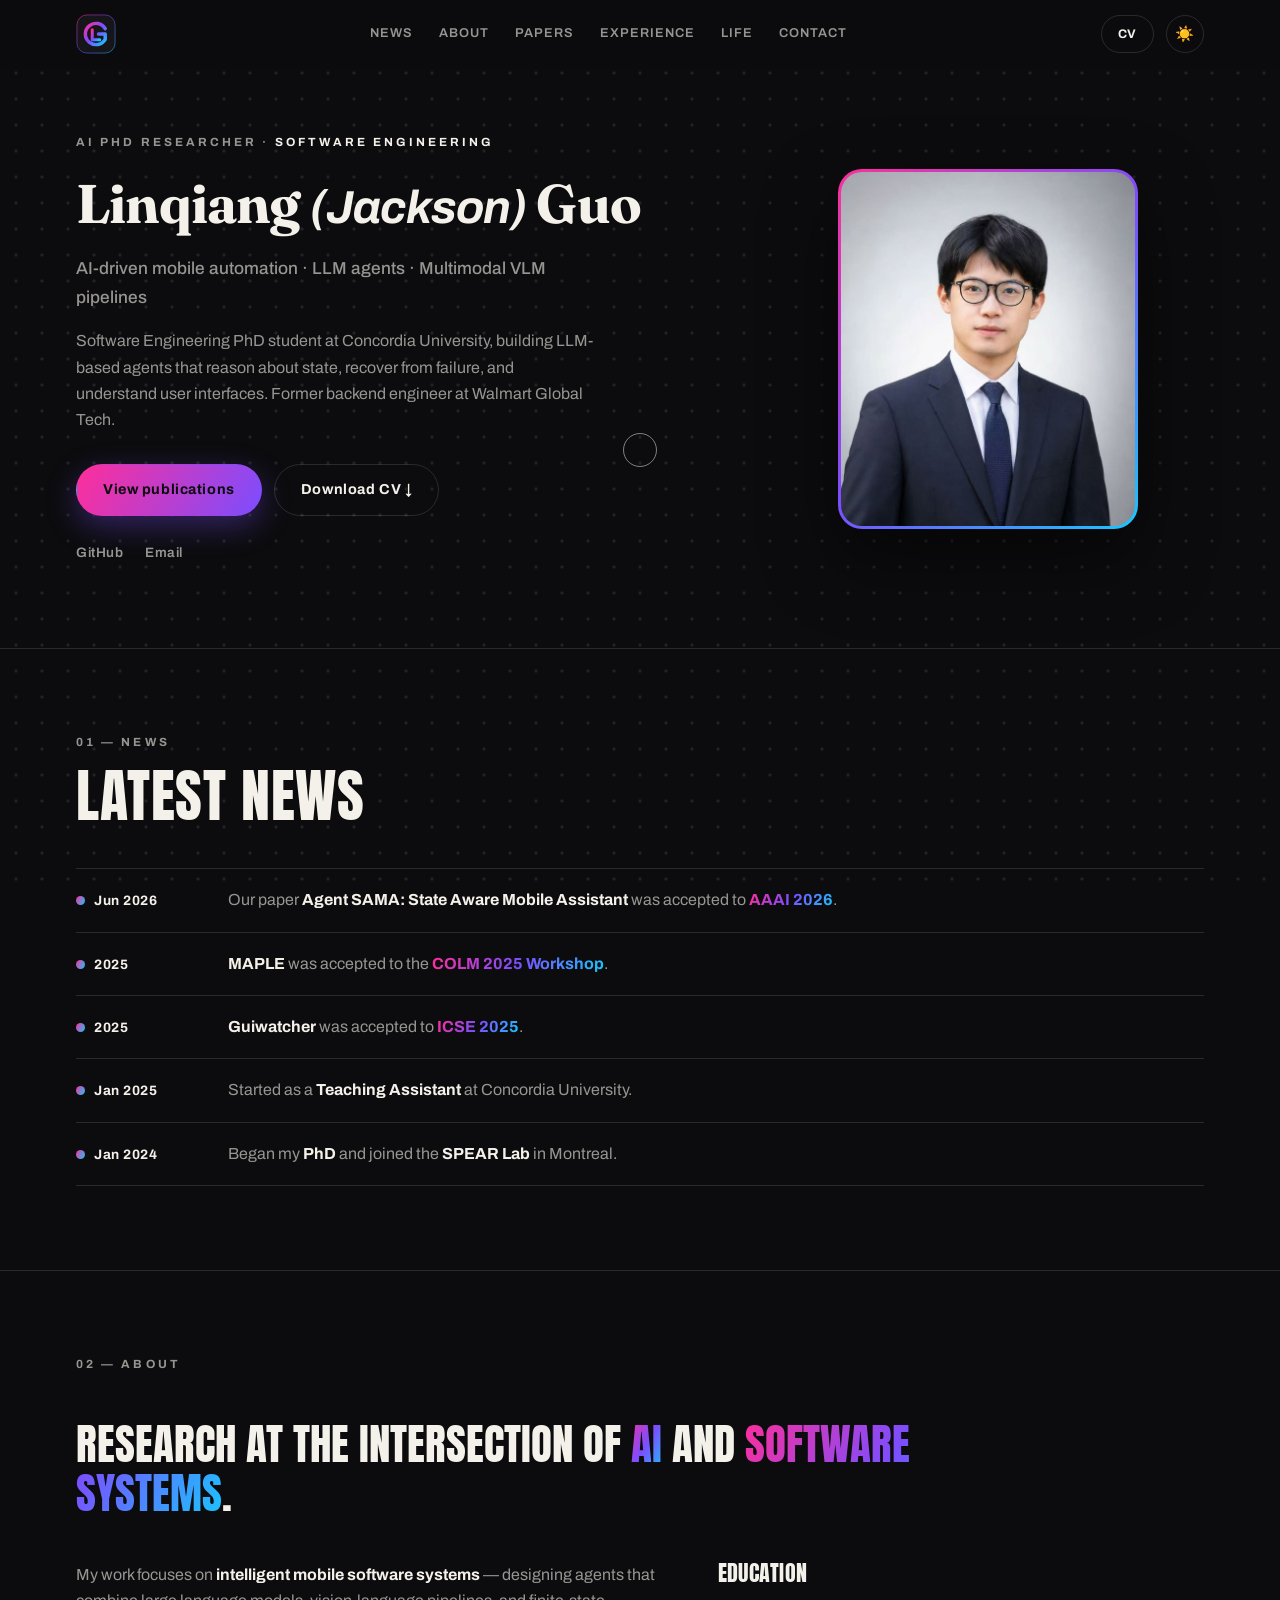
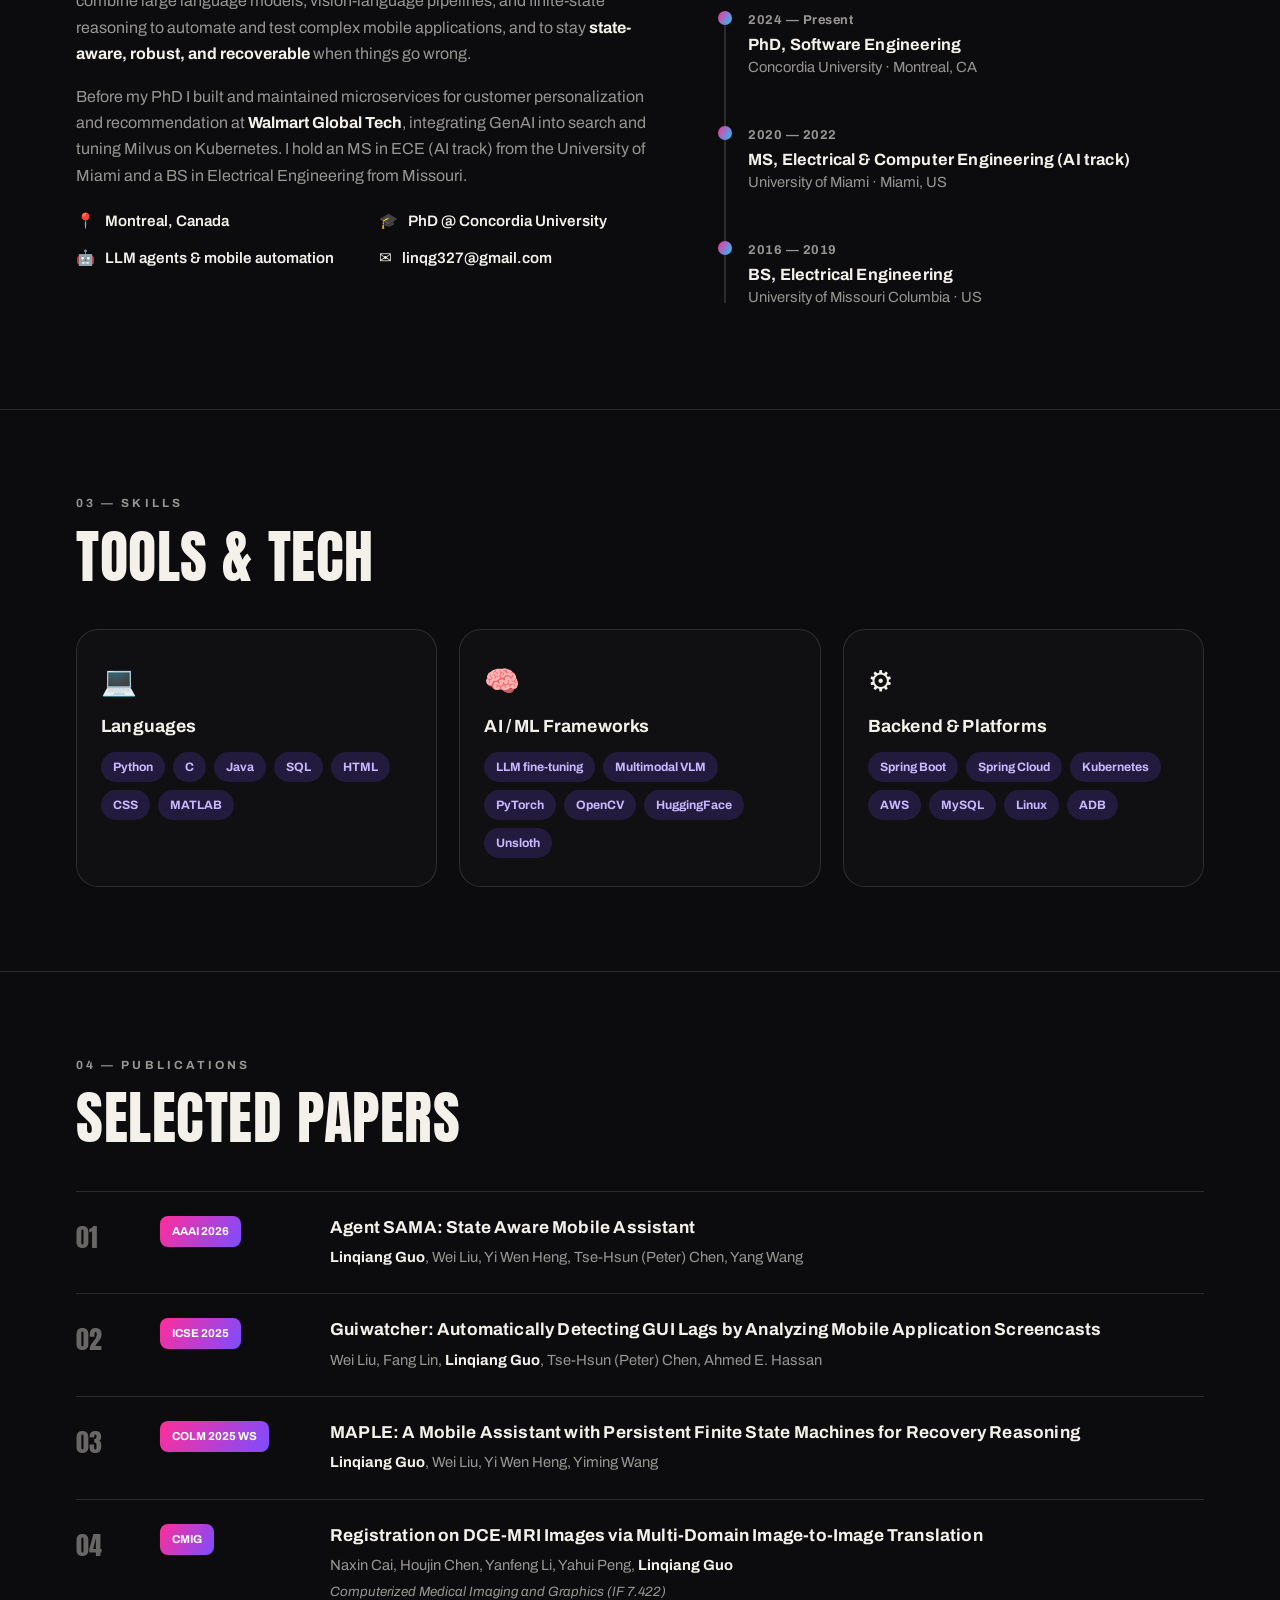
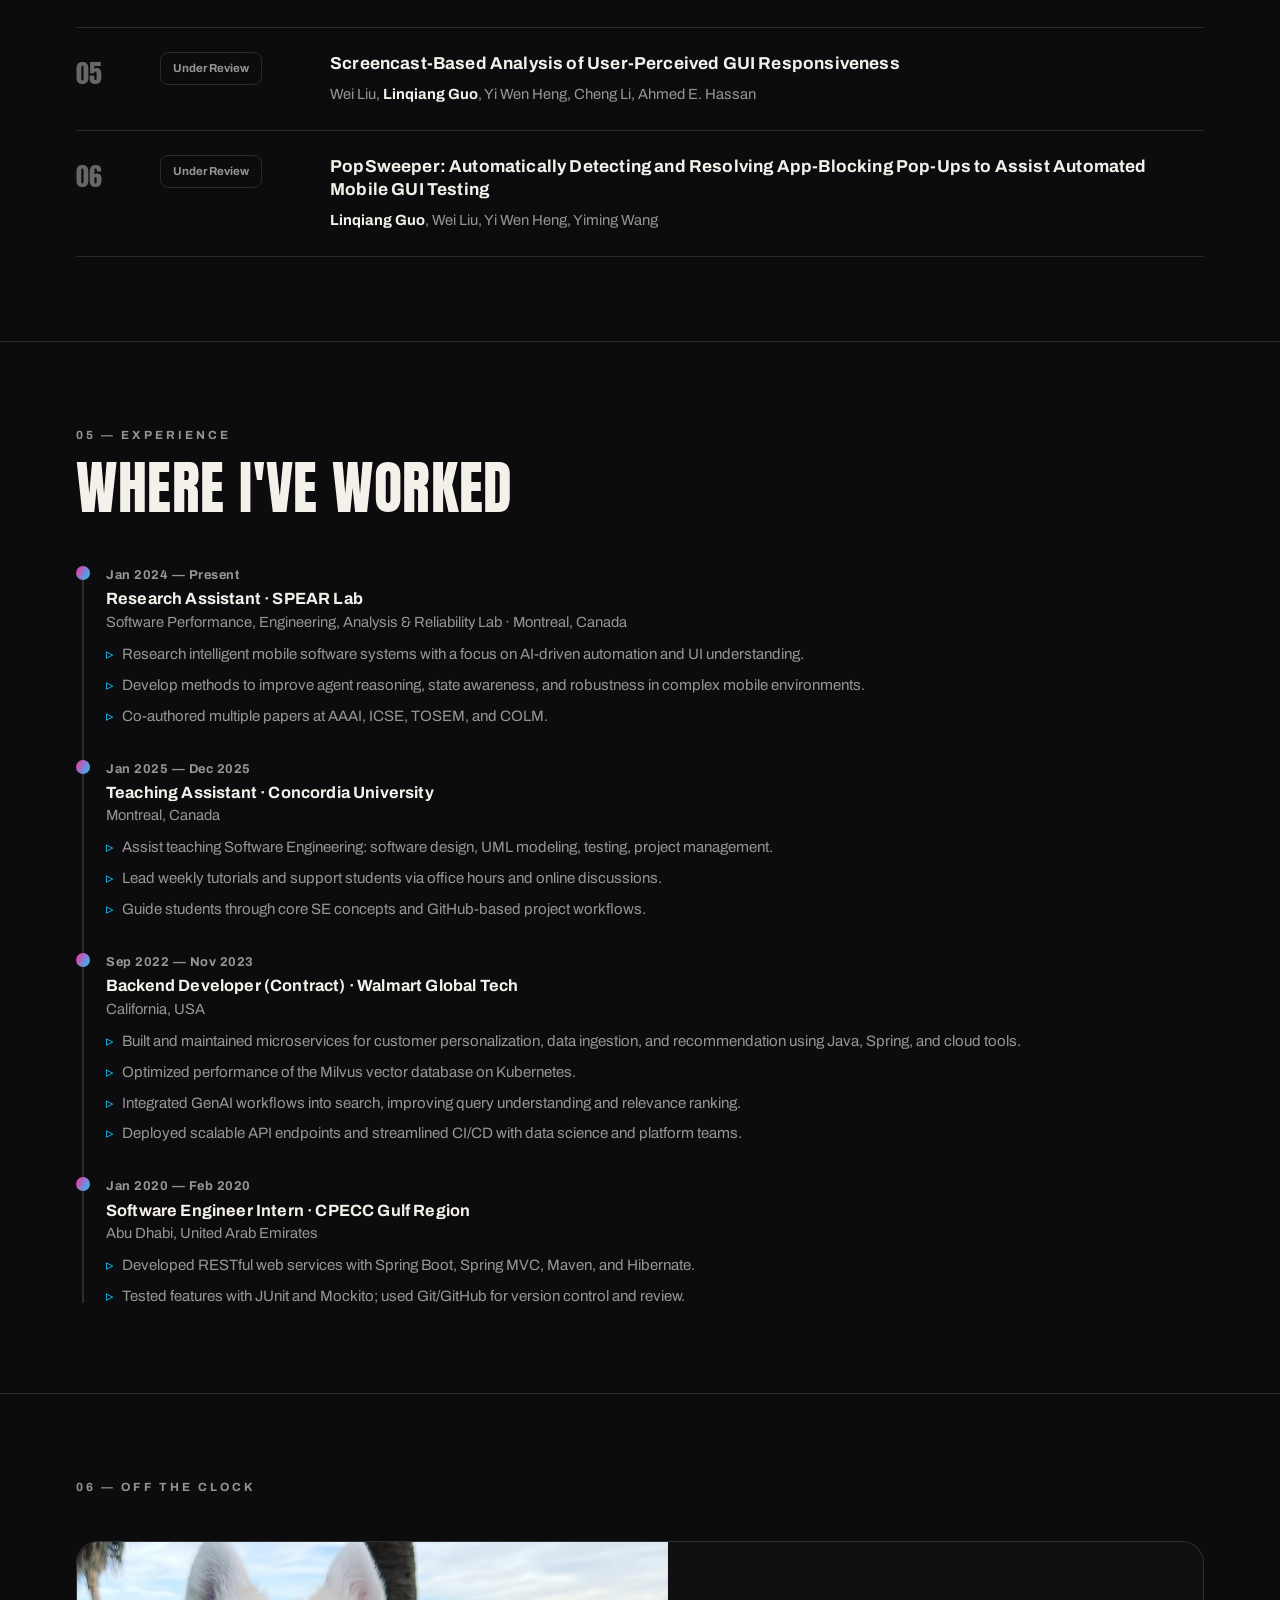
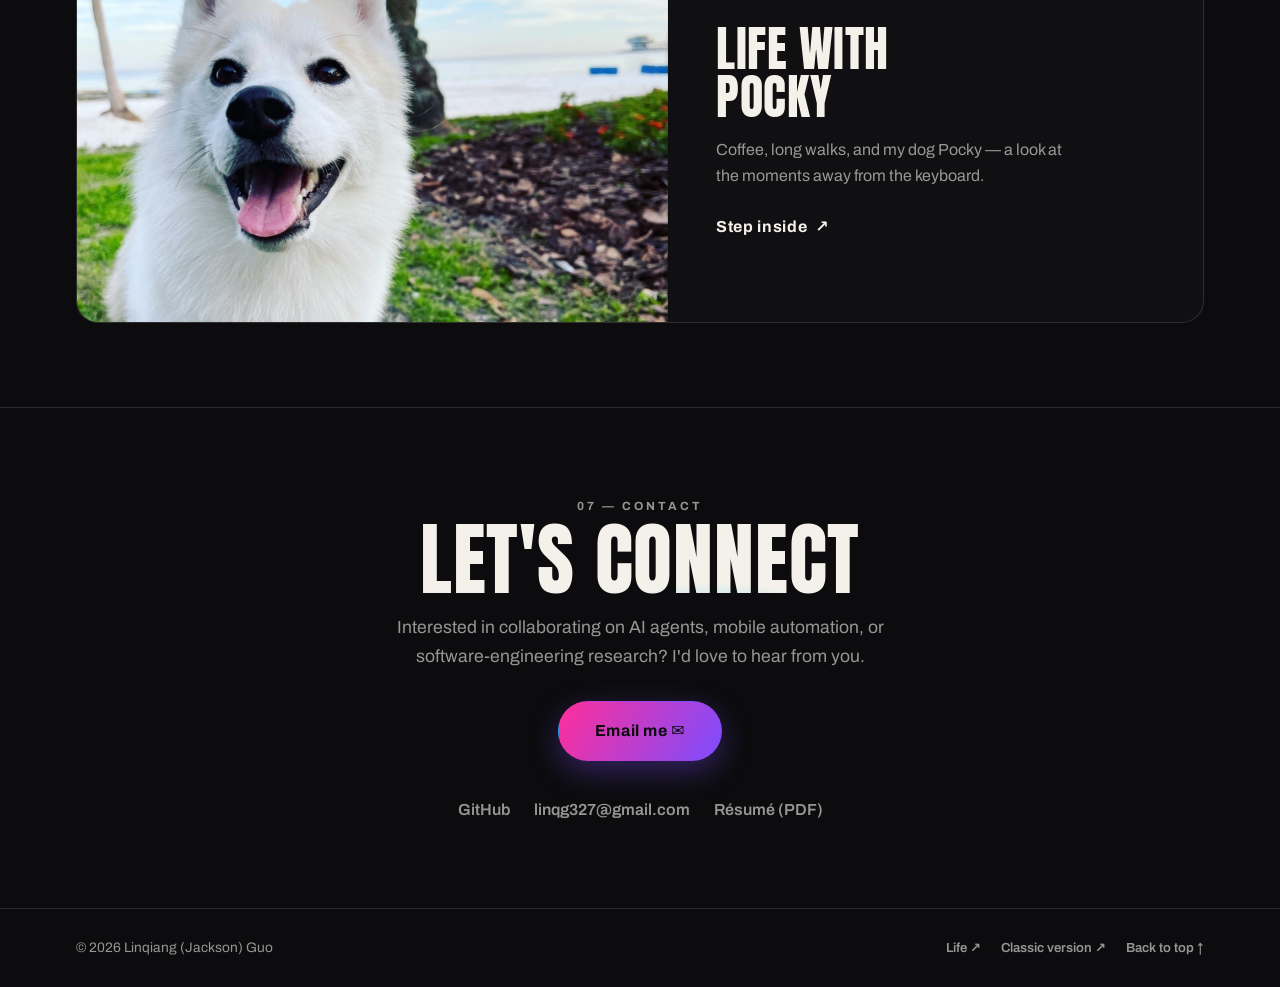
==== index.html @ 6c708724 "Fix life gallery images not showing + add daytime logo - Life gallery: drop data-reveal (Intersectio" ====
<!DOCTYPE html>
<html lang="en">
<head>
  <meta charset="UTF-8" />
  <meta name="viewport" content="width=device-width, initial-scale=1.0" />
  <title>Linqiang (Jackson) Guo — Software Engineering Researcher</title>
  <meta name="description" content="Linqiang Guo — PhD researcher in Software Engineering at Concordia University. AI-driven mobile automation, LLM agents, multimodal VLM pipelines." />
  <link rel="preconnect" href="https://fonts.googleapis.com" />
  <link rel="preconnect" href="https://fonts.gstatic.com" crossorigin />
  <link href="https://fonts.googleapis.com/css2?family=Anton&family=Archivo:ital,wght@0,400..800;1,400..800&family=Fraunces:opsz,wght@9..144,400..700&display=swap" rel="stylesheet" />
  <link rel="icon" href="assets/img/favicon-lg.svg?v=7" type="image/svg+xml" />
  <link rel="stylesheet" href="assets/css/editorial.css?v=27" />
</head>
<body>

  <!-- intro loader (dismissed by JS once the page is ready) -->
  <div class="loader" id="loader" aria-hidden="true">
    <div class="loader__inner">
      <span class="loader__name">Linqiang (Jackson) Guo</span>
      <span class="loader__bar"><i></i></span>
    </div>
  </div>

  <!-- full-page interactive dot grid (drawn in JS), behind all content -->
  <canvas class="fx-canvas" id="fxCanvas" aria-hidden="true"></canvas>
  <!-- meteor cursor (head + mosaic tail), drawn above content -->
  <canvas class="meteor-canvas" id="meteorCanvas" aria-hidden="true"></canvas>

  <!-- ===== Navigation ===== -->
  <header class="nav" id="nav">
    <div class="container nav__inner">
      <a href="#top" class="nav__brand" aria-label="Linqiang Guo — home">
        <img class="brandmark-img logo-dark" src="assets/img/logo-lg.svg?v=27" alt="LG" width="40" height="40" />
        <img class="brandmark-img logo-light" src="assets/img/logo-lg-light.svg?v=27" alt="" width="40" height="40" aria-hidden="true" />
      </a>
      <nav class="nav__links" id="navLinks" aria-label="Primary">
        <a href="#news">News</a>
        <a href="#about">About</a>
        <a href="#publications">Papers</a>
        <a href="#experience">Experience</a>
        <a href="life.html">Life</a>
        <a href="#contact">Contact</a>
      </nav>
      <div class="nav__actions">
        <a href="assets/files/Linqiang_Guo_Resume_2026.pdf" class="btn btn--sm" target="_blank" rel="noopener">CV</a>
        <button class="theme-toggle" id="themeToggle" aria-label="Toggle light/dark mode"><span id="themeIcon">☀️</span></button>
        <button class="nav__burger" id="navBurger" aria-label="Toggle menu"><span></span><span></span><span></span></button>
      </div>
    </div>
  </header>

  <main id="top">

    <!-- ===== Hero ===== -->
    <section class="hero">
      <div class="container hero__inner">
        <div class="hero__text">
          <p class="hero__eyebrow eyebrow">AI PhD Researcher · <b>Software Engineering</b></p>
          <!-- giant name filled with cursor-following iridescent colour -->
          <h1 class="hero__name">Linqiang <span class="hero__alias">(Jackson)</span> Guo</h1>
          <p class="hero__role">AI-driven mobile automation · LLM agents · Multimodal VLM pipelines</p>
          <p class="hero__lede">
            Software Engineering PhD student at Concordia University, building LLM-based
            agents that reason about state, recover from failure, and understand user
            interfaces. Former backend engineer at Walmart Global Tech.
          </p>
          <div class="hero__cta">
            <a href="#publications" class="btn btn--primary">View publications</a>
            <a href="assets/files/Linqiang_Guo_Resume_2026.pdf" class="btn btn--ghost" target="_blank" rel="noopener">Download CV ↓</a>
          </div>
          <div class="hero__socials">
            <a href="https://github.com/pockyitachi" target="_blank" rel="noopener">GitHub</a>
            <a href="mailto:linqg327@gmail.com">Email</a>
          </div>
        </div>
        <div class="hero__media">
          <!-- portrait in full colour with a subtle iridescent frame -->
          <figure class="portrait">
            <img src="assets/img/portrait.jpg?v=11" alt="Portrait of Linqiang Guo" />
          </figure>
        </div>
      </div>
    </section>

    <!-- ===== News ===== -->
    <section class="section section--paper" id="news">
      <div class="container">
        <div class="section__head">
          <span class="eyebrow">01 — News</span>
          <h2 class="bigtitle">Latest News</h2>
        </div>
        <ul class="news">
          <li class="news__item" data-reveal>
            <span class="news__date">Jun 2026</span>
            <p class="news__text">Our paper <strong>Agent SAMA: State Aware Mobile Assistant</strong> was accepted to <em>AAAI 2026</em>.</p>
          </li>
          <li class="news__item" data-reveal>
            <span class="news__date">2025</span>
            <p class="news__text"><strong>MAPLE</strong> was accepted to the <em>COLM 2025 Workshop</em>.</p>
          </li>
          <li class="news__item" data-reveal>
            <span class="news__date">2025</span>
            <p class="news__text"><strong>Guiwatcher</strong> was accepted to <em>ICSE 2025</em>.</p>
          </li>
          <li class="news__item" data-reveal>
            <span class="news__date">Jan 2025</span>
            <p class="news__text">Started as a <strong>Teaching Assistant</strong> at Concordia University.</p>
          </li>
          <li class="news__item" data-reveal>
            <span class="news__date">Jan 2024</span>
            <p class="news__text">Began my <strong>PhD</strong> and joined the <strong>SPEAR Lab</strong> in Montreal.</p>
          </li>
        </ul>
      </div>
    </section>

    <!-- ===== About ===== -->
    <section class="section section--paper" id="about">
      <div class="container">
        <div class="section__head">
          <span class="eyebrow">02 — About</span>
        </div>
        <p class="statement">Research at the intersection of <em>AI</em> and <em>software systems</em>.</p>

        <div class="about-grid">
          <div>
            <p>
              My work focuses on <strong>intelligent mobile software systems</strong> — designing
              agents that combine large language models, vision-language pipelines, and
              finite-state reasoning to automate and test complex mobile applications, and to
              stay <strong>state-aware, robust, and recoverable</strong> when things go wrong.
            </p>
            <p>
              Before my PhD I built and maintained microservices for customer personalization
              and recommendation at <strong>Walmart Global Tech</strong>, integrating GenAI into
              search and tuning Milvus on Kubernetes. I hold an MS in ECE (AI track) from the
              University of Miami and a BS in Electrical Engineering from Missouri.
            </p>
            <ul class="facts">
              <li><span>📍</span> Montreal, Canada</li>
              <li><span>🎓</span> PhD @ Concordia University</li>
              <li><span>🤖</span> LLM agents &amp; mobile automation</li>
              <li><span>✉️</span> linqg327@gmail.com</li>
            </ul>
          </div>
          <div>
            <h3 class="tl-title">Education</h3>
            <ol class="tl">
              <li class="tl__item"><div class="tl__dot"></div>
                <span class="tl__date">2024 — Present</span>
                <h4>PhD, Software Engineering</h4><p>Concordia University · Montreal, CA</p>
              </li>
              <li class="tl__item"><div class="tl__dot"></div>
                <span class="tl__date">2020 — 2022</span>
                <h4>MS, Electrical &amp; Computer Engineering (AI track)</h4><p>University of Miami · Miami, US</p>
              </li>
              <li class="tl__item"><div class="tl__dot"></div>
                <span class="tl__date">2016 — 2019</span>
                <h4>BS, Electrical Engineering</h4><p>University of Missouri Columbia · US</p>
              </li>
            </ol>
          </div>
        </div>
      </div>
    </section>

    <!-- ===== Skills ===== -->
    <section class="section" id="skills">
      <div class="container">
        <div class="section__head">
          <span class="eyebrow">03 — Skills</span>
          <h2 class="bigtitle">Tools &amp; Tech</h2>
        </div>
        <div class="skills">
          <article class="skill">
            <div class="skill__icon">💻</div><h3>Languages</h3>
            <ul class="tags"><li>Python</li><li>C</li><li>Java</li><li>SQL</li><li>HTML</li><li>CSS</li><li>MATLAB</li></ul>
          </article>
          <article class="skill">
            <div class="skill__icon">🧠</div><h3>AI / ML Frameworks</h3>
            <ul class="tags"><li>LLM fine-tuning</li><li>Multimodal VLM</li><li>PyTorch</li><li>OpenCV</li><li>HuggingFace</li><li>Unsloth</li></ul>
          </article>
          <article class="skill">
            <div class="skill__icon">⚙️</div><h3>Backend &amp; Platforms</h3>
            <ul class="tags"><li>Spring Boot</li><li>Spring Cloud</li><li>Kubernetes</li><li>AWS</li><li>MySQL</li><li>Linux</li><li>ADB</li></ul>
          </article>
        </div>
      </div>
    </section>

    <!-- ===== Publications ===== -->
    <section class="section" id="publications">
      <div class="container">
        <div class="section__head">
          <span class="eyebrow">04 — Publications</span>
          <h2 class="bigtitle">Selected Papers</h2>
        </div>
        <ul class="pubs">
          <li class="pub" data-reveal>
            <span class="pub__no"></span>
            <span class="pub__venue"><span class="badge badge--hot">AAAI 2026</span></span>
            <div class="pub__body">
              <h3>Agent SAMA: State Aware Mobile Assistant</h3>
              <p class="pub__authors"><strong>Linqiang Guo</strong>, Wei Liu, Yi Wen Heng, Tse-Hsun (Peter) Chen, Yang Wang</p>
            </div>
          </li>
          <li class="pub" data-reveal>
            <span class="pub__no"></span>
            <span class="pub__venue"><span class="badge badge--hot">ICSE 2025</span></span>
            <div class="pub__body">
              <h3>Guiwatcher: Automatically Detecting GUI Lags by Analyzing Mobile Application Screencasts</h3>
              <p class="pub__authors">Wei Liu, Fang Lin, <strong>Linqiang Guo</strong>, Tse-Hsun (Peter) Chen, Ahmed E. Hassan</p>
            </div>
          </li>
          <li class="pub" data-reveal>
            <span class="pub__no"></span>
            <span class="pub__venue"><span class="badge badge--hot">COLM 2025 WS</span></span>
            <div class="pub__body">
              <h3>MAPLE: A Mobile Assistant with Persistent Finite State Machines for Recovery Reasoning</h3>
              <p class="pub__authors"><strong>Linqiang Guo</strong>, Wei Liu, Yi Wen Heng, Yiming Wang</p>
            </div>
          </li>
          <li class="pub" data-reveal>
            <span class="pub__no"></span>
            <span class="pub__venue"><span class="badge badge--hot">CMIG</span></span>
            <div class="pub__body">
              <h3>Registration on DCE-MRI Images via Multi-Domain Image-to-Image Translation</h3>
              <p class="pub__authors">Naxin Cai, Houjin Chen, Yanfeng Li, Yahui Peng, <strong>Linqiang Guo</strong></p>
              <p class="pub__note">Computerized Medical Imaging and Graphics (IF 7.422)</p>
            </div>
          </li>
          <li class="pub" data-reveal>
            <span class="pub__no"></span>
            <span class="pub__venue"><span class="badge badge--soft">Under Review</span></span>
            <div class="pub__body">
              <h3>Screencast-Based Analysis of User-Perceived GUI Responsiveness</h3>
              <p class="pub__authors">Wei Liu, <strong>Linqiang Guo</strong>, Yi Wen Heng, Cheng Li, Ahmed E. Hassan</p>
            </div>
          </li>
          <li class="pub" data-reveal>
            <span class="pub__no"></span>
            <span class="pub__venue"><span class="badge badge--soft">Under Review</span></span>
            <div class="pub__body">
              <h3>PopSweeper: Automatically Detecting and Resolving App-Blocking Pop-Ups to Assist Automated Mobile GUI Testing</h3>
              <p class="pub__authors"><strong>Linqiang Guo</strong>, Wei Liu, Yi Wen Heng, Yiming Wang</p>
            </div>
          </li>
        </ul>
      </div>
    </section>

    <!-- ===== Experience ===== -->
    <section class="section section--paper" id="experience">
      <div class="container">
        <div class="section__head">
          <span class="eyebrow">05 — Experience</span>
          <h2 class="bigtitle">Where I've Worked</h2>
        </div>
        <ol class="tl">
          <li class="tl__item" data-reveal><div class="tl__dot"></div>
            <span class="tl__date">Jan 2024 — Present</span>
            <h4>Research Assistant · SPEAR Lab</h4>
            <p>Software Performance, Engineering, Analysis &amp; Reliability Lab · Montreal, Canada</p>
            <ul class="tl__points">
              <li>Research intelligent mobile software systems with a focus on AI-driven automation and UI understanding.</li>
              <li>Develop methods to improve agent reasoning, state awareness, and robustness in complex mobile environments.</li>
              <li>Co-authored multiple papers at AAAI, ICSE, TOSEM, and COLM.</li>
            </ul>
          </li>
          <li class="tl__item" data-reveal><div class="tl__dot"></div>
            <span class="tl__date">Jan 2025 — Dec 2025</span>
            <h4>Teaching Assistant · Concordia University</h4>
            <p>Montreal, Canada</p>
            <ul class="tl__points">
              <li>Assist teaching Software Engineering: software design, UML modeling, testing, project management.</li>
              <li>Lead weekly tutorials and support students via office hours and online discussions.</li>
              <li>Guide students through core SE concepts and GitHub-based project workflows.</li>
            </ul>
          </li>
          <li class="tl__item" data-reveal><div class="tl__dot"></div>
            <span class="tl__date">Sep 2022 — Nov 2023</span>
            <h4>Backend Developer (Contract) · Walmart Global Tech</h4>
            <p>California, USA</p>
            <ul class="tl__points">
              <li>Built and maintained microservices for customer personalization, data ingestion, and recommendation using Java, Spring, and cloud tools.</li>
              <li>Optimized performance of the Milvus vector database on Kubernetes.</li>
              <li>Integrated GenAI workflows into search, improving query understanding and relevance ranking.</li>
              <li>Deployed scalable API endpoints and streamlined CI/CD with data science and platform teams.</li>
            </ul>
          </li>
          <li class="tl__item" data-reveal><div class="tl__dot"></div>
            <span class="tl__date">Jan 2020 — Feb 2020</span>
            <h4>Software Engineer Intern · CPECC Gulf Region</h4>
            <p>Abu Dhabi, United Arab Emirates</p>
            <ul class="tl__points">
              <li>Developed RESTful web services with Spring Boot, Spring MVC, Maven, and Hibernate.</li>
              <li>Tested features with JUnit and Mockito; used Git/GitHub for version control and review.</li>
            </ul>
          </li>
        </ol>
      </div>
    </section>

    <!-- ===== Life portal ===== -->
    <section class="section" id="life">
      <div class="container">
        <div class="section__head">
          <span class="eyebrow">06 — Off the Clock</span>
        </div>
        <a class="portal" href="life.html" data-reveal aria-label="Open my life gallery">
          <div class="portal__media">
            <img src="assets/img/life/portal.jpg?v=23" alt="Pocky at the beach" />
          </div>
          <div class="portal__body">
            <h2 class="portal__title">Life with<br />Pocky</h2>
            <p class="portal__text">Coffee, long walks, and my dog Pocky — a look at the moments away from the keyboard.</p>
            <span class="portal__cta">Step inside <span class="portal__arrow">↗</span></span>
          </div>
        </a>
      </div>
    </section>

    <!-- ===== Contact ===== -->
    <section class="section contact" id="contact">
      <div class="container">
        <span class="eyebrow">07 — Contact</span>
        <h2 class="bigtitle">Let's Connect</h2>
        <p class="contact__lead">Interested in collaborating on AI agents, mobile automation, or software-engineering research? I'd love to hear from you.</p>
        <a href="mailto:linqg327@gmail.com" class="btn btn--primary btn--lg">Email me ✉️</a>
        <div class="contact__socials">
          <a href="https://github.com/pockyitachi" target="_blank" rel="noopener">GitHub</a>
          <a href="mailto:linqg327@gmail.com">linqg327@gmail.com</a>
          <a href="assets/files/Linqiang_Guo_Resume_2026.pdf" target="_blank" rel="noopener">Résumé (PDF)</a>
        </div>
      </div>
    </section>
  </main>

  <!-- ===== Footer ===== -->
  <footer class="footer">
    <div class="container footer__inner">
      <p>© <span id="year"></span> Linqiang (Jackson) Guo</p>
      <div class="footer__links">
        <a href="life.html">Life ↗</a>
        <a href="classic.html">Classic version ↗</a>
        <a href="#top">Back to top ↑</a>
      </div>
    </div>
  </footer>

  <!-- custom cursor ring (shown only on fine-pointer devices) -->
  <div class="cursor-ring" id="cursorRing" aria-hidden="true"></div>

  <script src="assets/js/editorial.js?v=27"></script>
</body>
</html>
---- assets/css/editorial.css ----
/* ============================================================
   Linqiang Guo — Editorial homepage (Option 2)
   Unified dark theme. A full-page interactive dot grid sits
   behind all content and reacts to the cursor everywhere.
   ============================================================ */

:root {
  --ink: #0c0c0e;          /* near-black base                  */
  --paper: #f4f1ea;        /* light text                       */
  --paper-soft: rgba(244,241,234,0.6);
  --line: rgba(244,241,234,0.13);
  /* iridescent palette used by the cursor effects */
  --c1: #ff2e9a;  --c2: #7c4dff;  --c3: #18c7ff;  --c4: #ffd23f;
  --radius: 22px;
  --maxw: 1180px;
  --font-display: "Anton", "Archivo", sans-serif;
  --font-body: "Archivo", system-ui, sans-serif;
  /* cursor position (updated by JS, viewport px) */
  --mx: 50%; --my: 40%;
}

/* ---- Light / day theme ---- */
[data-theme="light"] {
  --ink: #f4f1ea;        /* light base (used as background) */
  --paper: #18181d;      /* dark text                       */
  --paper-soft: rgba(24,24,29,0.62);
  --line: rgba(24,24,29,0.14);
}

* { margin: 0; padding: 0; box-sizing: border-box; }
html { scroll-behavior: smooth; }
body {
  font-family: var(--font-body);
  background: var(--ink);
  color: var(--paper);
  line-height: 1.65;
  -webkit-font-smoothing: antialiased;
  overflow-x: hidden;
}
.container { width: 100%; max-width: var(--maxw); margin: 0 auto; padding: 0 26px; }
a { color: inherit; text-decoration: none; }
img { display: block; max-width: 100%; }
h1, h2, h3, h4 { font-family: var(--font-display); font-weight: 400; line-height: 1; letter-spacing: 0.01em; }

/* ===== Intro loader ===== */
.loader {
  position: fixed; inset: 0; z-index: 10000; background: var(--ink);
  display: grid; place-items: center;
  transition: opacity 0.6s ease, visibility 0.6s ease;
}
.loader.is-done { opacity: 0; visibility: hidden; }
.loader__inner { text-align: center; }
.loader__name {
  display: block; font-family: var(--font-display);
  font-size: clamp(1.6rem, 5vw, 3rem); letter-spacing: 0.04em; text-transform: uppercase;
  background: linear-gradient(120deg, var(--c1), var(--c2), var(--c3));
  -webkit-background-clip: text; background-clip: text; color: transparent;
}
.loader__bar { display: block; width: 180px; height: 2px; margin: 18px auto 0; background: var(--line); border-radius: 2px; overflow: hidden; }
.loader__bar i { display: block; height: 100%; width: 0; background: linear-gradient(90deg, var(--c1), var(--c3)); animation: load 1s ease forwards; }
@keyframes load { to { width: 100%; } }

/* ===== Custom cursor (enabled by JS on fine-pointer devices) ===== */
.cursor-dot, .cursor-ring { display: none; }
.has-custom-cursor { cursor: none; }
.has-custom-cursor a, .has-custom-cursor button, .has-custom-cursor .portrait { cursor: none; }
.has-custom-cursor .cursor-dot, .has-custom-cursor .cursor-ring {
  display: block; position: fixed; top: 0; left: 0; z-index: 9999; pointer-events: none;
  border-radius: 50%; transform: translate(-50%, -50%); will-change: transform;
}
.has-custom-cursor .cursor-dot { width: 6px; height: 6px; background: var(--paper); }
.has-custom-cursor .cursor-ring {
  width: 34px; height: 34px; border: 1.5px solid color-mix(in srgb, var(--paper) 50%, transparent);
  transition: width 0.2s ease, height 0.2s ease, background 0.2s ease, border-color 0.2s ease;
}
.has-custom-cursor .cursor-ring.is-hover { width: 56px; height: 56px; border-color: transparent; background: rgba(124,77,255,0.2); }

/* full-page dot-grid canvas behind everything */
.fx-canvas { position: fixed; inset: 0; width: 100%; height: 100%; z-index: 0; pointer-events: none; }
/* meteor cursor canvas — above all content */
.meteor-canvas { position: fixed; inset: 0; width: 100%; height: 100%; z-index: 9990; pointer-events: none; }
/* keep all real content above the canvas */
.nav, main, .footer { position: relative; z-index: 1; }

.eyebrow {
  font-family: var(--font-body); font-size: 0.74rem; font-weight: 700;
  letter-spacing: 0.26em; text-transform: uppercase; color: var(--paper-soft);
}

.bigtitle { font-size: clamp(1.9rem, 5vw, 3.6rem); text-transform: uppercase; margin-bottom: 8px; }
.section__head { margin-bottom: 44px; }
.section__head .eyebrow { display: block; margin-bottom: 14px; }

/* ===== Buttons ===== */
.btn {
  display: inline-block; padding: 13px 26px; border-radius: 999px;
  font-family: var(--font-body); font-weight: 700; font-size: 0.9rem;
  letter-spacing: 0.04em; cursor: pointer; border: 1.5px solid transparent;
  transition: transform 0.18s, box-shadow 0.2s, background 0.2s, color 0.2s, border-color 0.2s;
}
.btn:hover { transform: translateY(-2px); }
.btn--primary {
  color: #0c0c0e;
  background: linear-gradient(120deg, var(--c1), var(--c2), var(--c3));
  background-size: 200% 200%; box-shadow: 0 10px 30px rgba(124,77,255,0.35);
  animation: shift 6s ease infinite;
}
@keyframes shift { 0%,100% { background-position: 0% 50%; } 50% { background-position: 100% 50%; } }
.btn--ghost { border-color: var(--line); color: var(--paper); }
.btn--ghost:hover { border-color: var(--paper); }
.btn--sm { padding: 8px 16px; font-size: 0.78rem; border-color: var(--line); }
.btn--sm:hover { border-color: var(--paper); }
.btn--lg { padding: 16px 36px; font-size: 1rem; }

/* ===== Nav ===== */
.nav {
  position: sticky; top: 0; z-index: 100;
  backdrop-filter: blur(12px);
  background: color-mix(in srgb, var(--ink) 72%, transparent);
  border-bottom: 1px solid transparent; transition: border-color 0.3s;
}
.nav.scrolled { border-bottom-color: var(--line); }
.nav__inner { display: flex; align-items: center; justify-content: space-between; height: 68px; }
.nav__brand { display: inline-flex; align-items: center; }
.brandmark-img { display: block; width: 40px; height: 40px; transition: transform 0.2s ease; }
.nav__brand:hover .brandmark-img { transform: translateY(-1px) rotate(-3deg); }
/* day / night logo swap */
.brandmark-img.logo-light { display: none; }
[data-theme="light"] .brandmark-img.logo-dark { display: none; }
[data-theme="light"] .brandmark-img.logo-light { display: block; }
.nav__links { display: flex; gap: 26px; }
.nav__links a {
  font-size: 0.8rem; font-weight: 600; letter-spacing: 0.08em; text-transform: uppercase;
  color: var(--paper-soft); position: relative; transition: color 0.2s;
}
.nav__links a:hover { color: var(--paper); }
.nav__links a::after { content: ""; position: absolute; left: 0; bottom: -6px; height: 2px; width: 0; background: linear-gradient(90deg, var(--c1), var(--c3)); transition: width 0.25s; }
.nav__links a:hover::after { width: 100%; }
.nav__actions { display: flex; align-items: center; gap: 12px; }
.theme-toggle {
  width: 38px; height: 38px; border-radius: 50%; border: 1px solid var(--line);
  background: transparent; color: var(--paper); cursor: pointer; font-size: 0.95rem;
  line-height: 1; display: grid; place-items: center;
  transition: border-color 0.2s, transform 0.2s;
}
.theme-toggle:hover { border-color: var(--paper); transform: rotate(18deg); }
.nav__burger { display: none; flex-direction: column; gap: 5px; background: none; border: 0; cursor: pointer; padding: 6px; }
.nav__burger span { width: 24px; height: 2px; background: var(--paper); border-radius: 2px; }

/* ===== Hero ===== */
.hero { position: relative; padding: 64px 0 84px; }
.hero__inner { position: relative; z-index: 1; display: grid; grid-template-columns: 1.2fr 0.8fr; gap: 46px; align-items: center; }
.hero__eyebrow { color: var(--paper-soft); margin-bottom: 18px; }
.hero__eyebrow b { color: var(--paper); }
/* giant name filled with cursor-following iridescent colour (toned down in size) */
.hero__name {
  font-family: "Fraunces", Georgia, serif;
  font-weight: 700; font-optical-sizing: auto; font-style: normal;
  font-size: clamp(1.4rem, 5.4vw, 3.4rem); line-height: 1.2; letter-spacing: -0.015em;
  text-transform: none; white-space: nowrap; margin-bottom: 14px; padding-bottom: 0.1em;
  overflow: visible;
  background: radial-gradient(circle 340px at var(--mx) var(--my),
              var(--c1) 0%, var(--c2) 26%, var(--c3) 50%, var(--paper) 74%);
  -webkit-background-clip: text; background-clip: text; color: transparent;
  -webkit-text-fill-color: transparent;
}
.hero__alias { font-family: "Archivo", sans-serif; font-size: 0.85em; font-weight: 700; font-style: italic; }
.hero__role { font-size: 1.08rem; color: var(--paper-soft); font-weight: 500; max-width: 520px; margin-bottom: 16px; }
.hero__lede { font-size: 1rem; color: var(--paper-soft); max-width: 520px; margin-bottom: 30px; }
.hero__cta { display: flex; gap: 12px; flex-wrap: wrap; margin-bottom: 26px; }
.hero__socials { display: flex; gap: 22px; flex-wrap: wrap; }
.hero__socials a { font-size: 0.85rem; font-weight: 600; letter-spacing: 0.04em; color: var(--paper-soft); transition: color 0.2s; }
.hero__socials a:hover { color: var(--paper); }

/* portrait — full colour with a subtle iridescent frame */
.hero__media { display: grid; place-items: center; }
.portrait {
  width: 300px; height: 360px; border-radius: 24px; padding: 3px;
  background: linear-gradient(135deg, var(--c1), var(--c2), var(--c3));
  box-shadow: 0 30px 70px rgba(0,0,0,0.5); overflow: hidden;
}
.portrait img {
  width: 100%; height: 100%; object-fit: cover; object-position: center 18%;
  border-radius: 21px; display: block; transition: transform 0.5s ease;
}
.portrait:hover img { transform: scale(1.04); }

/* ===== Sections (all transparent so the dot grid shows through) ===== */
.section { padding: 84px 0; position: relative; }
.section + .section, .section--paper { border-top: 1px solid var(--line); }

/* ===== About / statement ===== */
.statement { font-size: clamp(1.5rem, 3.6vw, 2.7rem); line-height: 1.15; max-width: 920px; font-family: var(--font-display); text-transform: uppercase; }
.statement em { font-style: normal; background: linear-gradient(120deg, var(--c1), var(--c2), var(--c3)); -webkit-background-clip: text; background-clip: text; color: transparent; }
.about-grid { display: grid; grid-template-columns: 1.1fr 0.9fr; gap: 48px; margin-top: 44px; }
.about-grid p { color: var(--paper-soft); margin-bottom: 16px; }
.about-grid strong { color: var(--paper); }
.facts { list-style: none; display: grid; grid-template-columns: 1fr 1fr; gap: 12px; margin-top: 20px; }
.facts li { display: flex; gap: 10px; align-items: center; font-weight: 600; font-size: 0.95rem; }

/* timeline (education / experience) */
.tl-title { font-family: var(--font-display); font-size: 1.4rem; text-transform: uppercase; margin-bottom: 22px; }
.tl { list-style: none; position: relative; }
.tl::before { content: ""; position: absolute; left: 6px; top: 6px; bottom: 6px; width: 2px; background: var(--paper); opacity: 0.14; }
.tl__item { position: relative; padding-left: 30px; padding-bottom: 26px; }
.tl__item:last-child { padding-bottom: 0; }
.tl__dot { position: absolute; left: 0; top: 5px; width: 14px; height: 14px; border-radius: 50%; background: linear-gradient(120deg, var(--c1), var(--c3)); }
.tl__date { font-size: 0.8rem; font-weight: 700; letter-spacing: 0.04em; color: var(--paper-soft); }
.tl__item h4 { font-family: var(--font-body); font-weight: 700; font-size: 1.02rem; margin: 4px 0 2px; }
.tl__item p { font-size: 0.92rem; color: var(--paper-soft); }
.tl__points { list-style: none; margin-top: 8px; display: flex; flex-direction: column; gap: 6px; }
.tl__points li { position: relative; padding-left: 16px; font-size: 0.94rem; color: var(--paper-soft); }
.tl__points li::before { content: "▹"; position: absolute; left: 0; color: var(--c3); }

/* ===== Skills ===== */
.skills { display: grid; grid-template-columns: repeat(3, 1fr); gap: 22px; }
.skill { border: 1px solid var(--line); border-radius: var(--radius); padding: 28px 24px; background: rgba(255,255,255,0.02); transition: transform 0.25s, border-color 0.25s; }
.skill:hover { transform: translateY(-5px); border-color: rgba(244,241,234,0.3); }
.skill__icon { font-size: 1.8rem; margin-bottom: 12px; }
.skill h3 { font-family: var(--font-body); font-weight: 700; font-size: 1.1rem; margin-bottom: 16px; }
.tags { list-style: none; display: flex; flex-wrap: wrap; gap: 8px; }
.tags li { font-size: 0.76rem; font-weight: 700; padding: 5px 12px; border-radius: 999px; background: color-mix(in srgb, var(--c2) 18%, transparent); color: #c7b8ff; }
[data-theme="light"] .tags li { background: rgba(124,77,255,0.14); color: #4a2fb8; }

/* ===== Publications — numbered editorial list ===== */
.pubs { list-style: none; counter-reset: pub; }
.pub { counter-increment: pub; display: grid; grid-template-columns: 64px 150px 1fr; gap: 20px; align-items: start; padding: 24px 0; border-top: 1px solid var(--line); transition: padding-left 0.3s; }
.pub:last-child { border-bottom: 1px solid var(--line); }
.pub:hover { padding-left: 10px; }
.pub__no { font-family: var(--font-display); font-size: 1.6rem; opacity: 0.4; }
.pub__no::before { content: counter(pub, decimal-leading-zero); }
.pub__venue .badge { display: inline-block; font-family: var(--font-body); font-size: 0.72rem; font-weight: 700; padding: 6px 12px; border-radius: 8px; white-space: nowrap; }
.badge--hot { background: linear-gradient(120deg, var(--c1), var(--c2)); color: #fff; }
.badge--soft { border: 1px solid var(--line); color: var(--paper-soft); }
.pub__body h3 { font-family: var(--font-body); font-weight: 700; font-size: 1.08rem; line-height: 1.35; margin-bottom: 6px; }
.pub__authors { font-size: 0.92rem; color: var(--paper-soft); }
.pub__authors strong { color: var(--paper); }
.pub__note { font-size: 0.84rem; font-style: italic; color: var(--paper-soft); margin-top: 4px; }

/* ===== News ===== */
.news { list-style: none; }
.news__item { display: grid; grid-template-columns: 130px 1fr; gap: 22px; align-items: baseline; padding: 18px 0; border-top: 1px solid var(--line); }
.news__item:last-child { border-bottom: 1px solid var(--line); }
.news__date { position: relative; padding-left: 18px; font-weight: 700; font-size: 0.85rem; letter-spacing: 0.04em; color: var(--paper); white-space: nowrap; }
.news__date::before { content: ""; position: absolute; left: 0; top: 0.45em; width: 9px; height: 9px; border-radius: 50%; background: linear-gradient(120deg, var(--c1), var(--c3)); }
.news__text { color: var(--paper-soft); font-size: 1rem; }
.news__text strong { color: var(--paper); font-weight: 700; }
.news__text em { font-style: normal; background: linear-gradient(120deg, var(--c1), var(--c2), var(--c3)); -webkit-background-clip: text; background-clip: text; color: transparent; font-weight: 700; }

/* ===== Life portal (homepage entry to the life gallery) ===== */
.portal {
  display: grid; grid-template-columns: 1.05fr 0.95fr; align-items: stretch;
  border: 1px solid var(--line); border-radius: var(--radius); overflow: hidden;
  background: rgba(255,255,255,0.02); text-decoration: none; color: inherit;
  transition: border-color 0.3s ease, transform 0.3s ease, box-shadow 0.3s ease;
}
.portal:hover { border-color: color-mix(in srgb, var(--paper) 30%, transparent); transform: translateY(-4px); box-shadow: 0 24px 60px rgba(0,0,0,0.28); }
.portal__media { overflow: hidden; }
.portal__media img { width: 100%; height: 100%; min-height: 300px; object-fit: cover; display: block; transition: transform 0.6s ease; }
.portal:hover .portal__media img { transform: scale(1.05); }
.portal__body { padding: clamp(28px, 4vw, 48px); display: flex; flex-direction: column; justify-content: center; }
.portal__title { font-family: var(--font-display); font-size: clamp(1.8rem, 4vw, 3rem); line-height: 1; text-transform: uppercase; margin-bottom: 16px; }
.portal__text { color: var(--paper-soft); margin-bottom: 24px; max-width: 360px; }
.portal__cta { display: inline-flex; align-items: center; gap: 8px; font-weight: 700; letter-spacing: 0.04em; color: var(--paper); }
.portal__arrow { transition: transform 0.3s ease; }
.portal:hover .portal__arrow { transform: translate(4px, -4px); }
@media (max-width: 760px) { .portal { grid-template-columns: 1fr; } }

/* ===== Life gallery (life.html) ===== */
.life-gallery { columns: 3 260px; column-gap: 18px; }
.life-shot { position: relative; break-inside: avoid; margin: 0 0 18px; border-radius: 16px; overflow: hidden; border: 1px solid var(--line); animation: lifeIn 0.6s ease both; }
.life-shot:nth-child(2) { animation-delay: 0.07s; }
.life-shot:nth-child(3) { animation-delay: 0.14s; }
.life-shot:nth-child(4) { animation-delay: 0.21s; }
.life-shot:nth-child(5) { animation-delay: 0.28s; }
@keyframes lifeIn { from { opacity: 0; transform: translateY(16px); } to { opacity: 1; transform: none; } }
.life-shot img { width: 100%; display: block; transition: transform 0.6s ease; }
.life-shot:hover img { transform: scale(1.05); }
.life-shot figcaption {
  position: absolute; left: 0; right: 0; bottom: 0; padding: 16px 18px;
  font-weight: 600; color: #fff; background: linear-gradient(transparent, rgba(0,0,0,0.65));
  opacity: 0; transform: translateY(8px); transition: opacity 0.3s ease, transform 0.3s ease;
}
.life-shot:hover figcaption { opacity: 1; transform: none; }

/* ===== Contact ===== */
.contact { text-align: center; }
.contact .bigtitle { font-size: clamp(2.4rem, 7vw, 5rem); background: radial-gradient(circle 380px at var(--mx) var(--my), var(--c1), var(--c2) 30%, var(--c3) 55%, var(--paper) 78%); -webkit-background-clip: text; background-clip: text; color: transparent; }
.contact__lead { color: var(--paper-soft); font-size: 1.1rem; max-width: 540px; margin: 14px auto 30px; }
.contact__socials { display: flex; justify-content: center; gap: 24px; margin-top: 36px; flex-wrap: wrap; }
.contact__socials a { font-weight: 600; color: var(--paper-soft); transition: color 0.2s; }
.contact__socials a:hover { color: var(--paper); }

/* ===== Footer ===== */
.footer { border-top: 1px solid var(--line); padding: 28px 0; }
.footer__inner { display: flex; justify-content: space-between; align-items: center; flex-wrap: wrap; gap: 14px; }
.footer p { color: var(--paper-soft); font-size: 0.86rem; }
.footer__links { display: flex; gap: 20px; flex-wrap: wrap; }
.footer__links a { font-size: 0.82rem; color: var(--paper-soft); font-weight: 600; transition: color 0.2s; }
.footer__links a:hover { color: var(--paper); }

/* ===== Reveal on scroll ===== */
[data-reveal] { opacity: 0; transform: translateY(26px); transition: opacity 0.7s ease, transform 0.7s ease; }
[data-reveal].is-visible { opacity: 1; transform: none; }

/* ===== Responsive ===== */
@media (max-width: 880px) {
  .hero__inner { grid-template-columns: 1fr; text-align: center; }
  .hero__cta, .hero__socials { justify-content: center; }
  .hero__role, .hero__lede { margin-left: auto; margin-right: auto; }
  .hero__media { order: -1; margin-bottom: 18px; }
  .about-grid { grid-template-columns: 1fr; gap: 34px; }
  .facts { grid-template-columns: 1fr; }
  .skills { grid-template-columns: 1fr; }
  .pub { grid-template-columns: 48px 1fr; }
  .pub__venue { grid-column: 2; }
  .news__item { grid-template-columns: 1fr; gap: 4px; }

  .nav__links {
    position: fixed; inset: 68px 0 auto 0; flex-direction: column; gap: 0;
    background: var(--ink); border-bottom: 1px solid var(--line);
    padding: 10px 26px; transform: translateY(-140%); transition: transform 0.3s ease;
  }
  .nav__links.open { transform: translateY(0); }
  .nav__links a { padding: 14px 0; border-bottom: 1px solid var(--line); }
  .nav__burger { display: flex; }
}

@media (max-width: 480px) {
  /* let the long name wrap instead of overflowing on small phones */
  .hero__name { white-space: normal; }
  .container { padding: 0 18px; }
  .section { padding: 64px 0; }
  .hero { padding: 48px 0 60px; }
  .nav__inner { height: 60px; }
  .nav__actions { gap: 8px; }
}

@media (prefers-reduced-motion: reduce) {
  * { animation: none !important; transition-duration: 0.001ms !important; scroll-behavior: auto !important; }
  .fx-canvas { display: none; }
  .meteor-canvas { display: none; }
  .loader { display: none; }
}
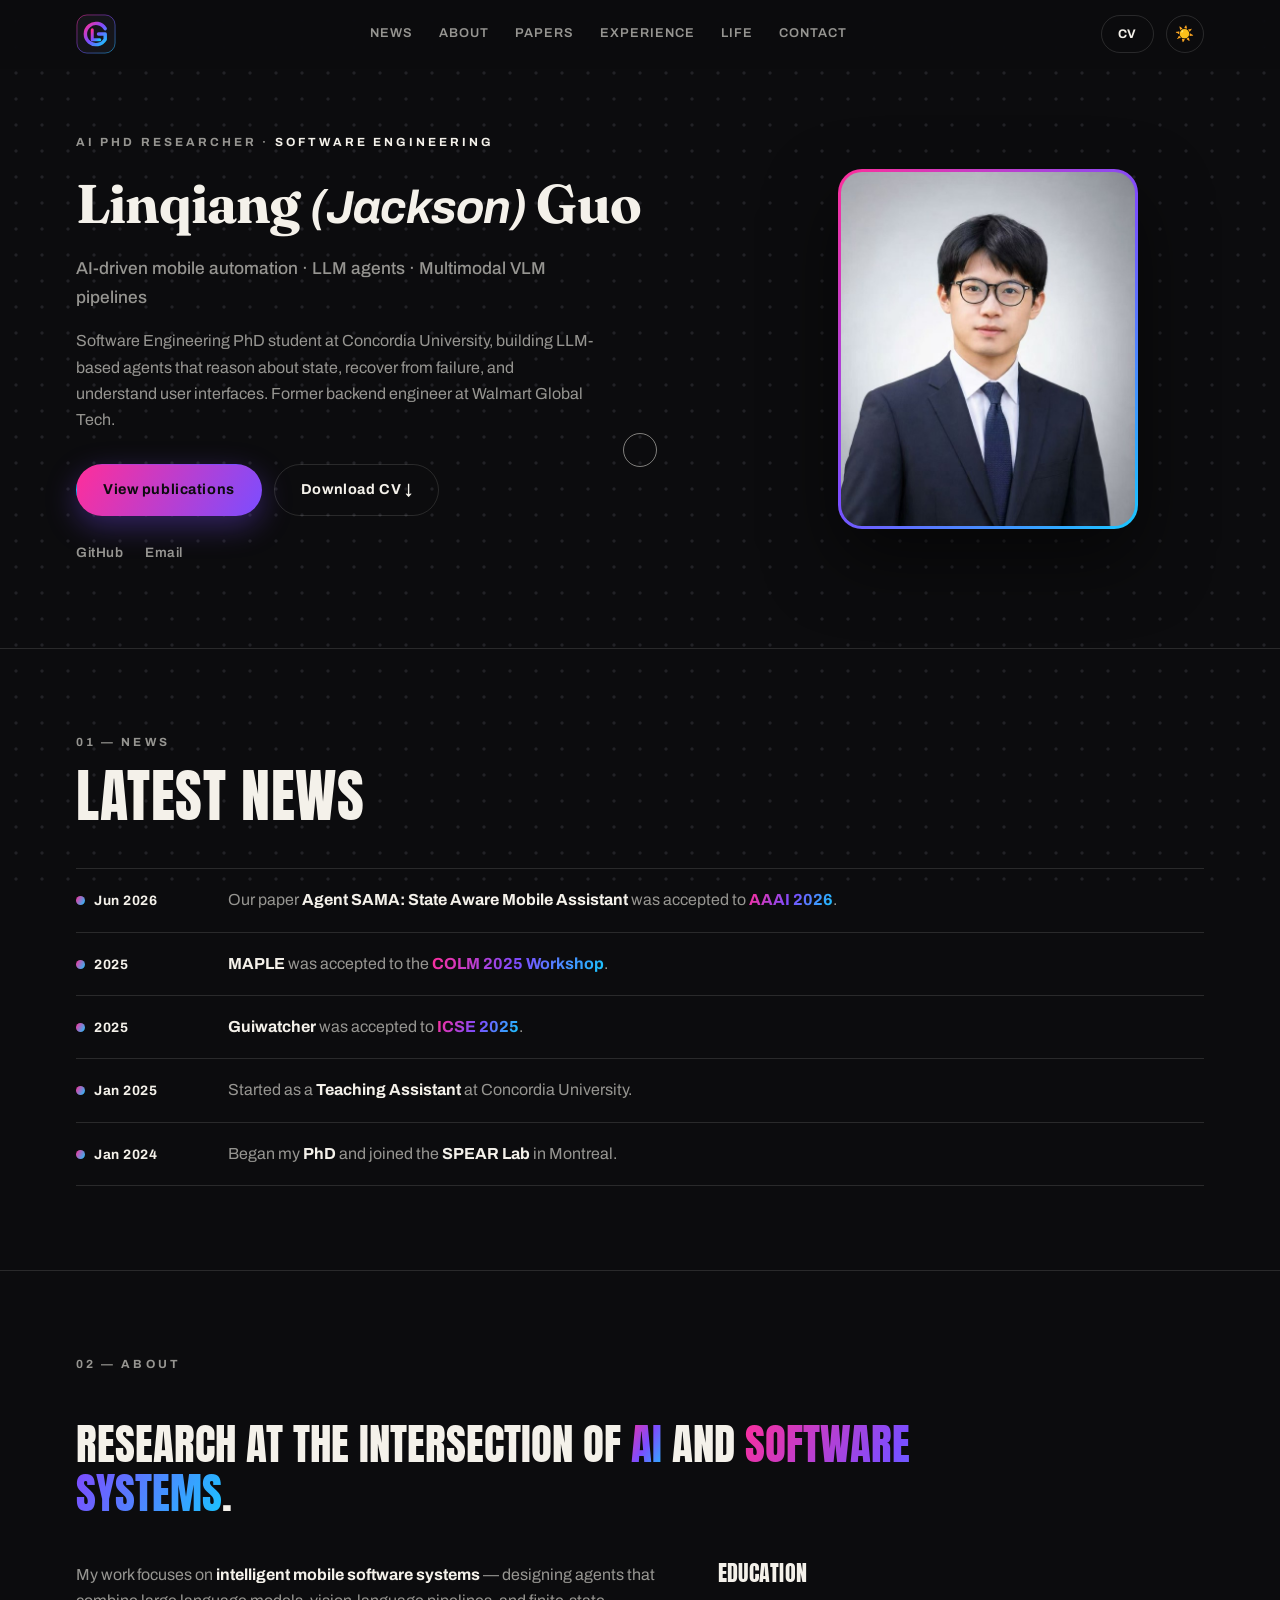
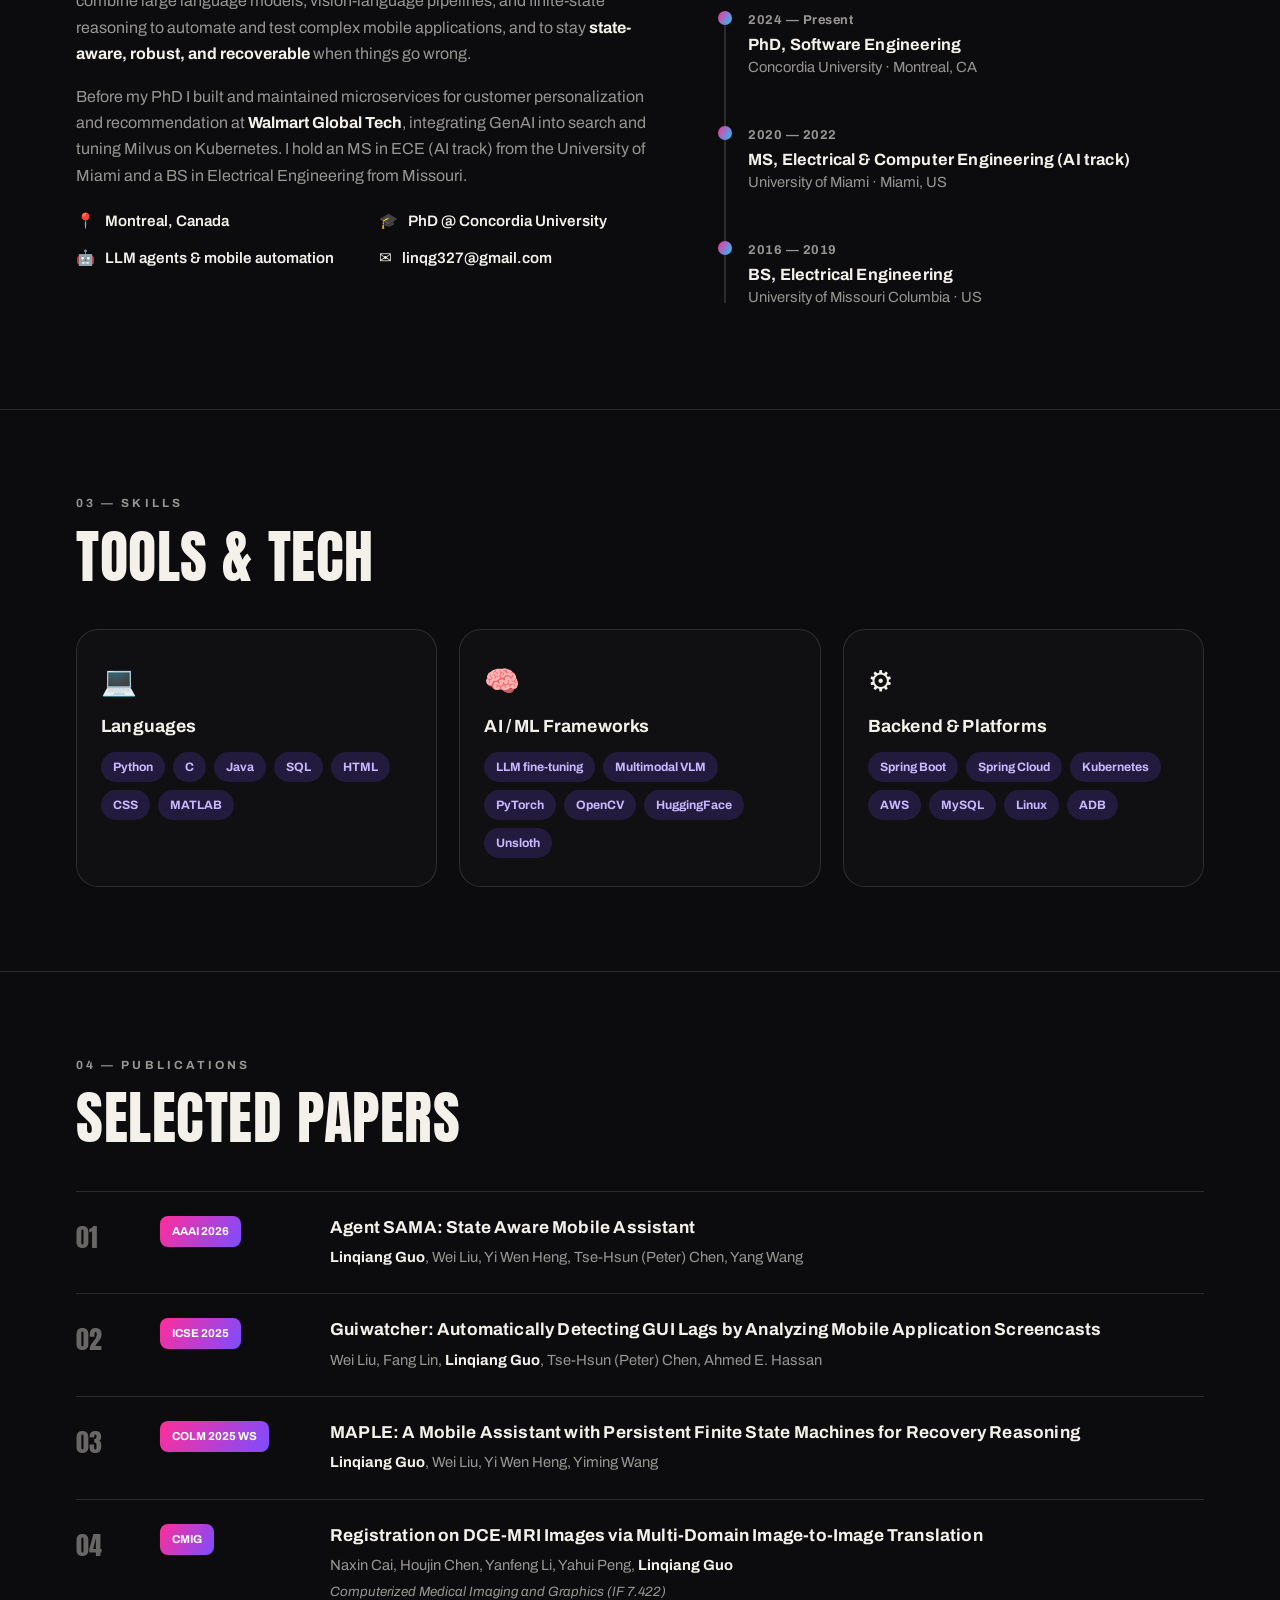
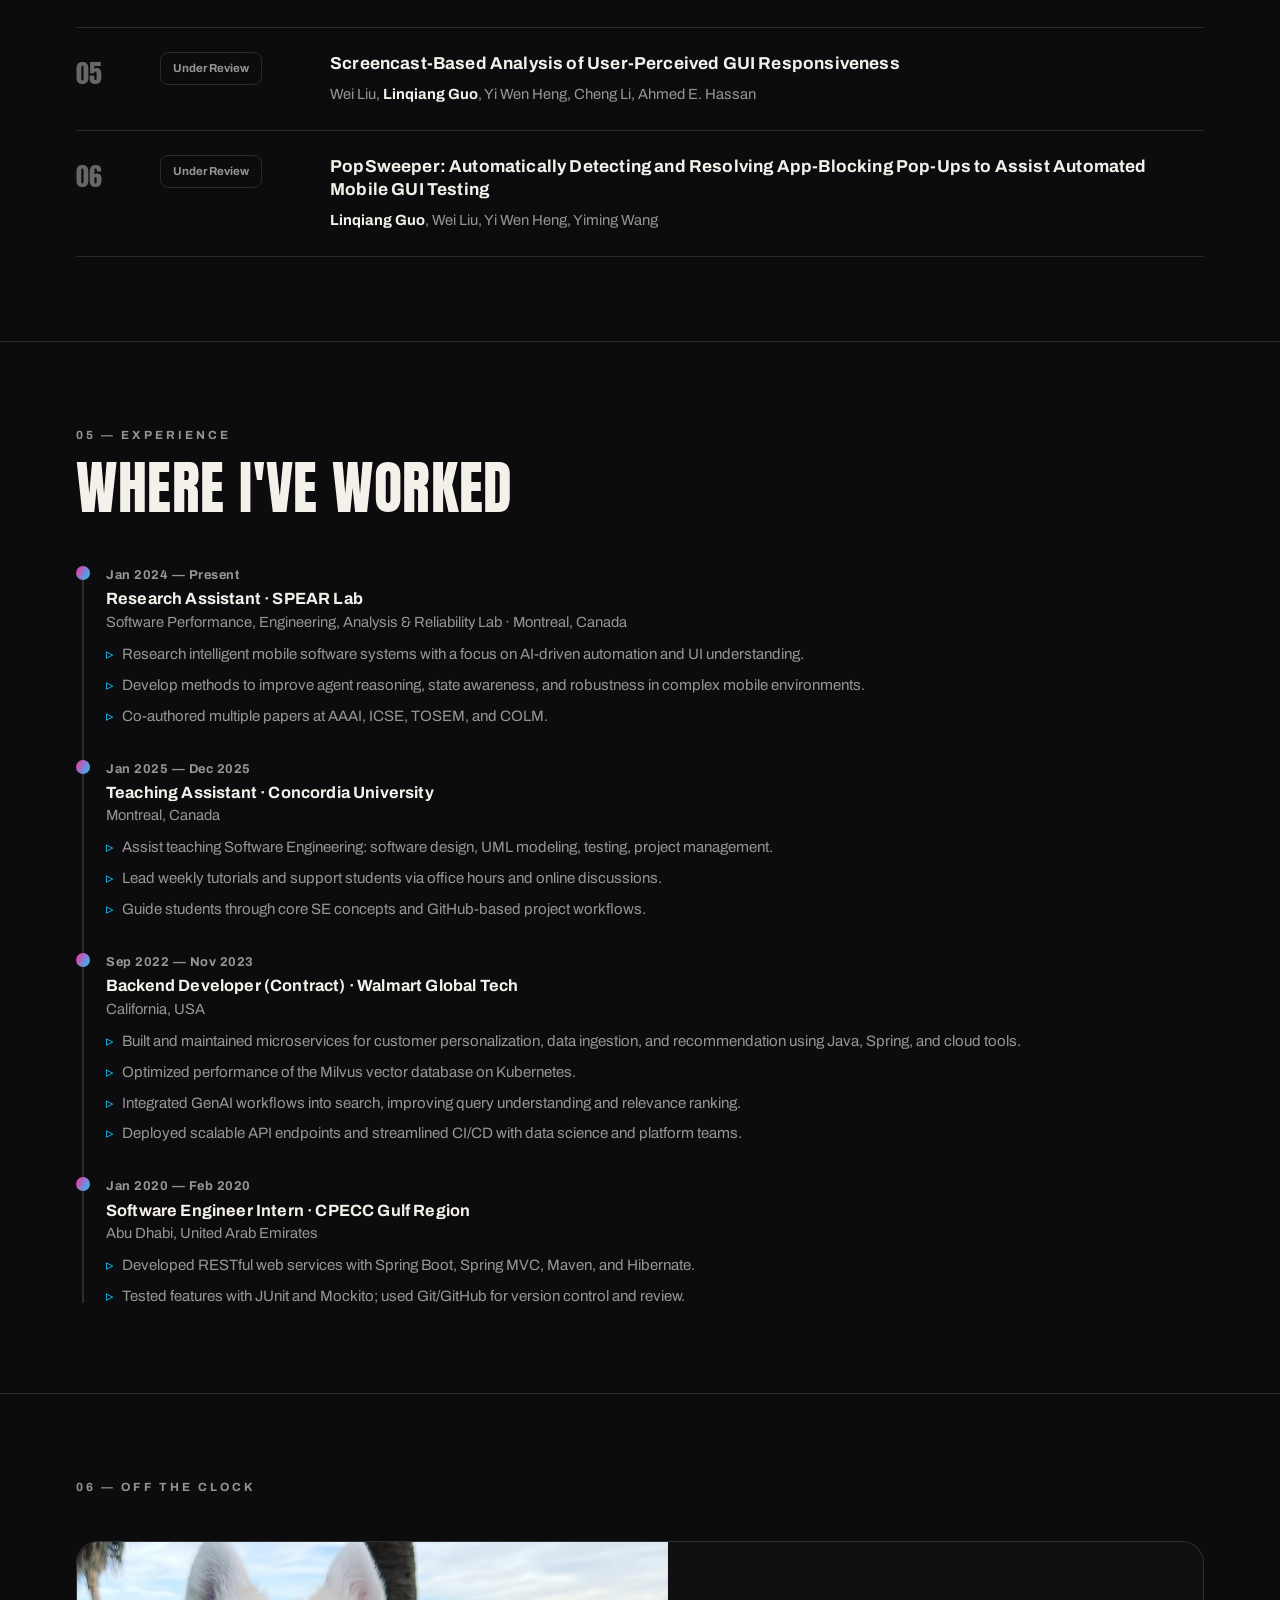
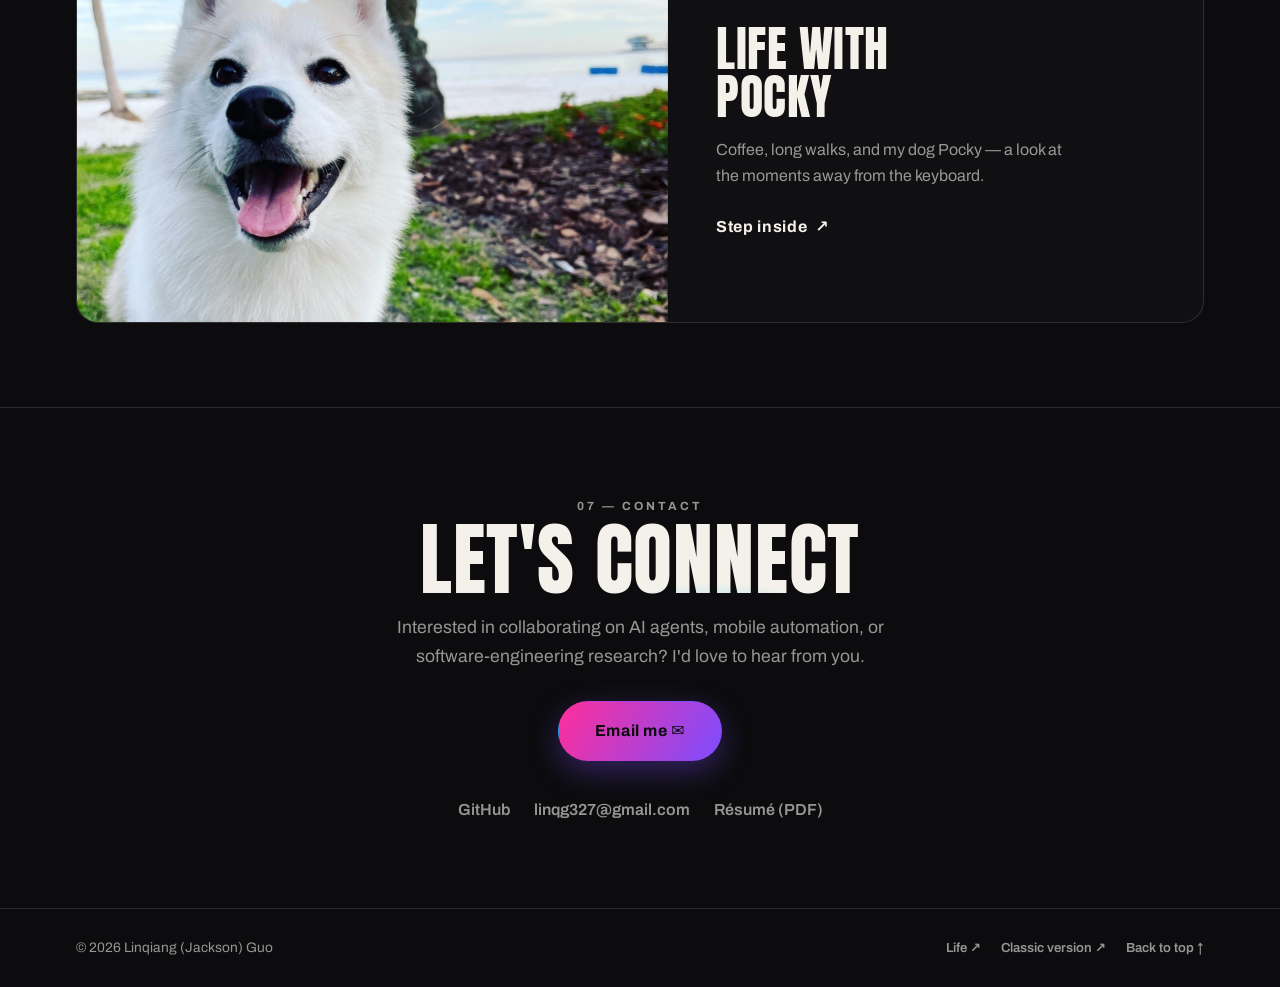
==== commit e0454757: "Fix Publications layout on mobile The mobile rule placed the publication body into the narrow number" ====
--- a/index.html
+++ b/index.html
@@ -9,7 +9,7 @@
   <link rel="preconnect" href="https://fonts.gstatic.com" crossorigin />
   <link href="https://fonts.googleapis.com/css2?family=Anton&family=Archivo:ital,wght@0,400..800;1,400..800&family=Fraunces:opsz,wght@9..144,400..700&display=swap" rel="stylesheet" />
   <link rel="icon" href="assets/img/favicon-lg.svg?v=7" type="image/svg+xml" />
-  <link rel="stylesheet" href="assets/css/editorial.css?v=27" />
+  <link rel="stylesheet" href="assets/css/editorial.css?v=28" />
 </head>
 <body>
 
@@ -351,6 +351,6 @@
   <!-- custom cursor ring (shown only on fine-pointer devices) -->
   <div class="cursor-ring" id="cursorRing" aria-hidden="true"></div>
 
-  <script src="assets/js/editorial.js?v=27"></script>
+  <script src="assets/js/editorial.js?v=28"></script>
 </body>
 </html>
--- a/assets/css/editorial.css
+++ b/assets/css/editorial.css
@@ -312,8 +312,9 @@
   .about-grid { grid-template-columns: 1fr; gap: 34px; }
   .facts { grid-template-columns: 1fr; }
   .skills { grid-template-columns: 1fr; }
-  .pub { grid-template-columns: 48px 1fr; }
-  .pub__venue { grid-column: 2; }
+  .pub { grid-template-columns: 1fr; gap: 8px; }
+  .pub__no { font-size: 1.2rem; }
+  .pub__venue { grid-column: auto; }
   .news__item { grid-template-columns: 1fr; gap: 4px; }
 
   .nav__links {
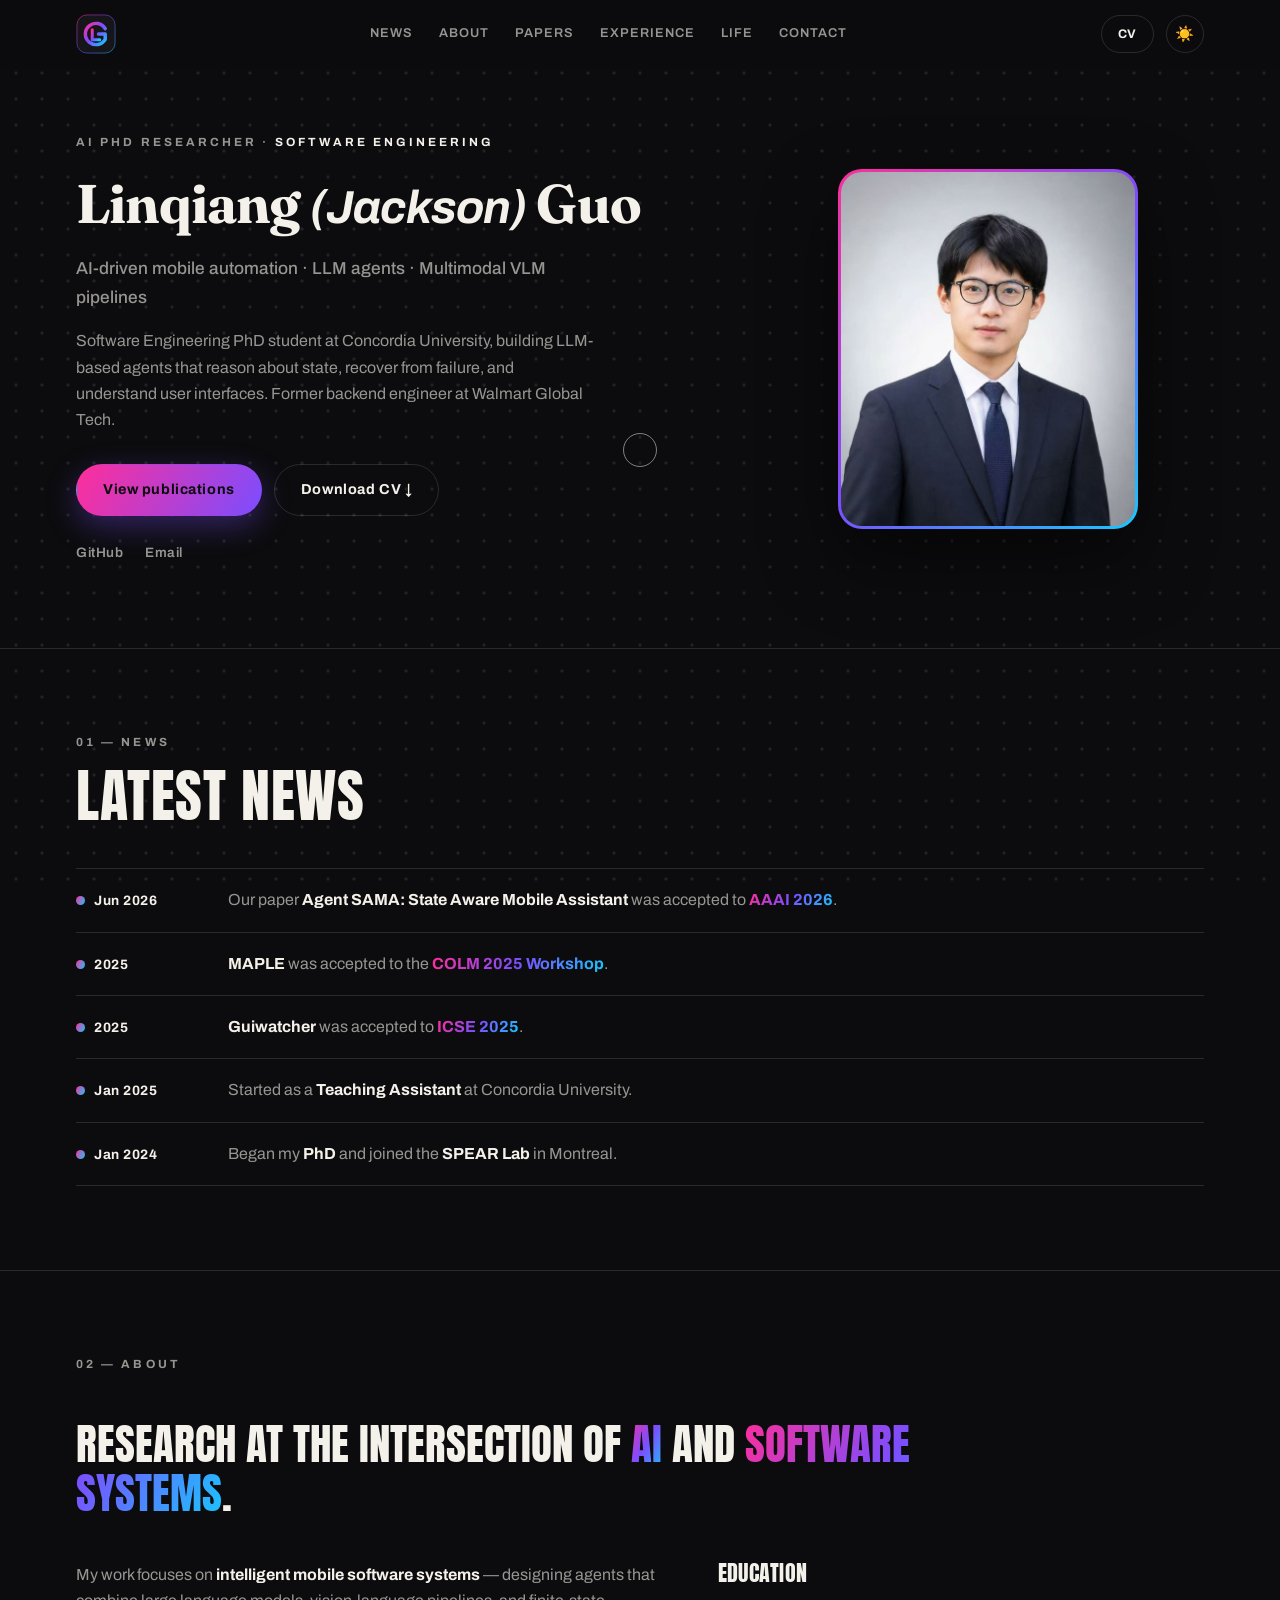
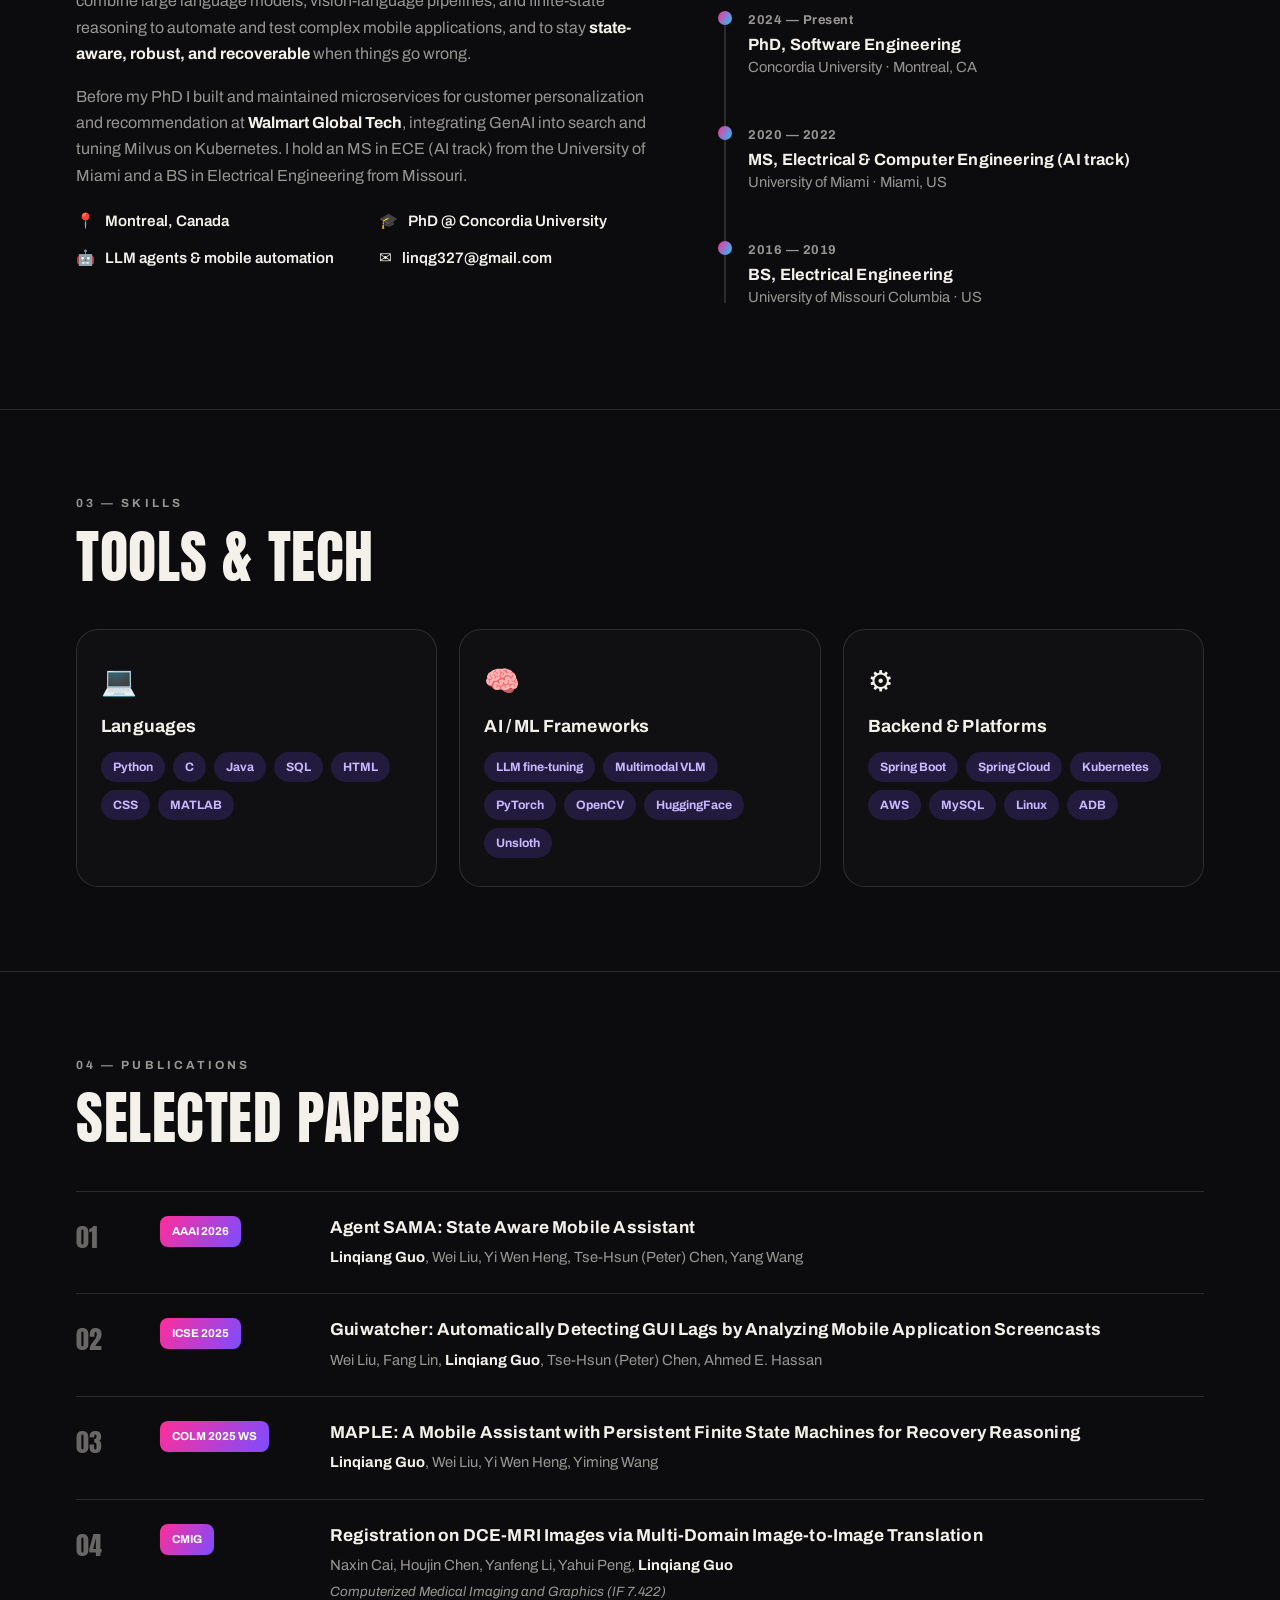
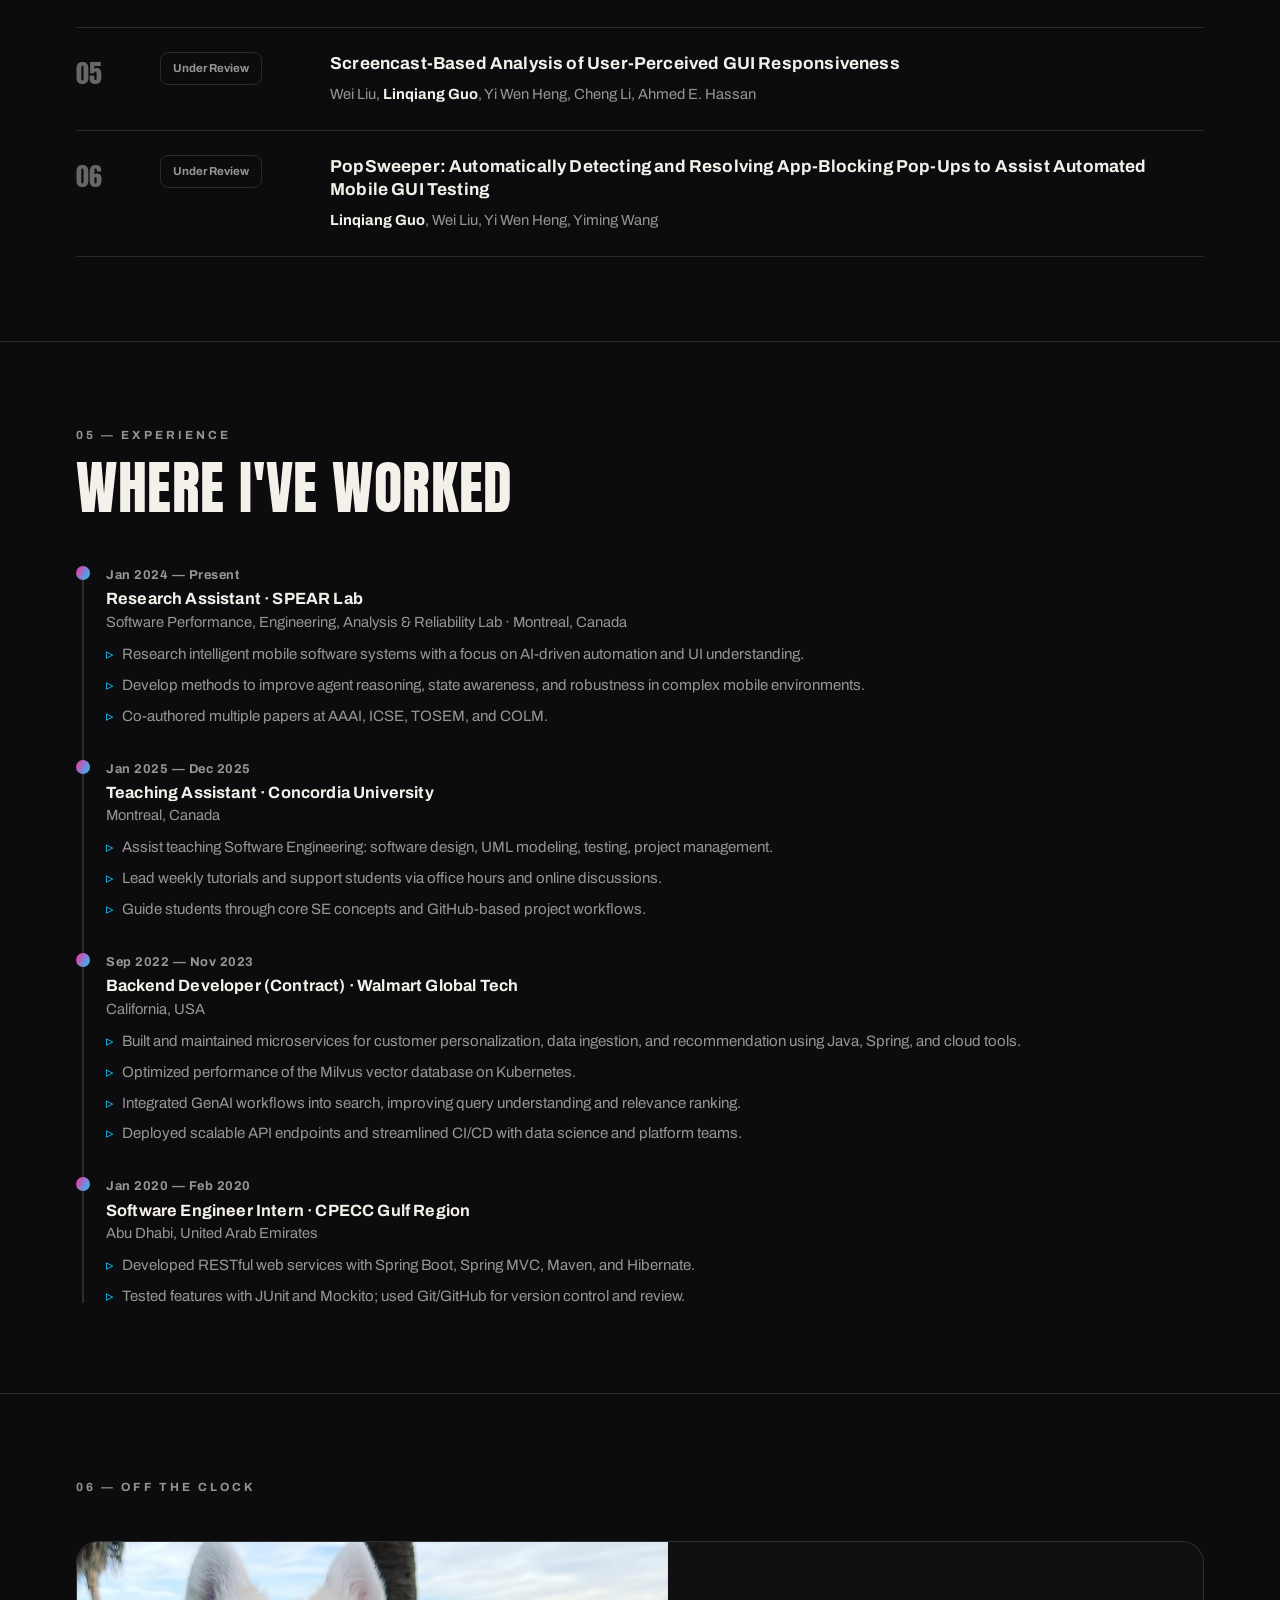
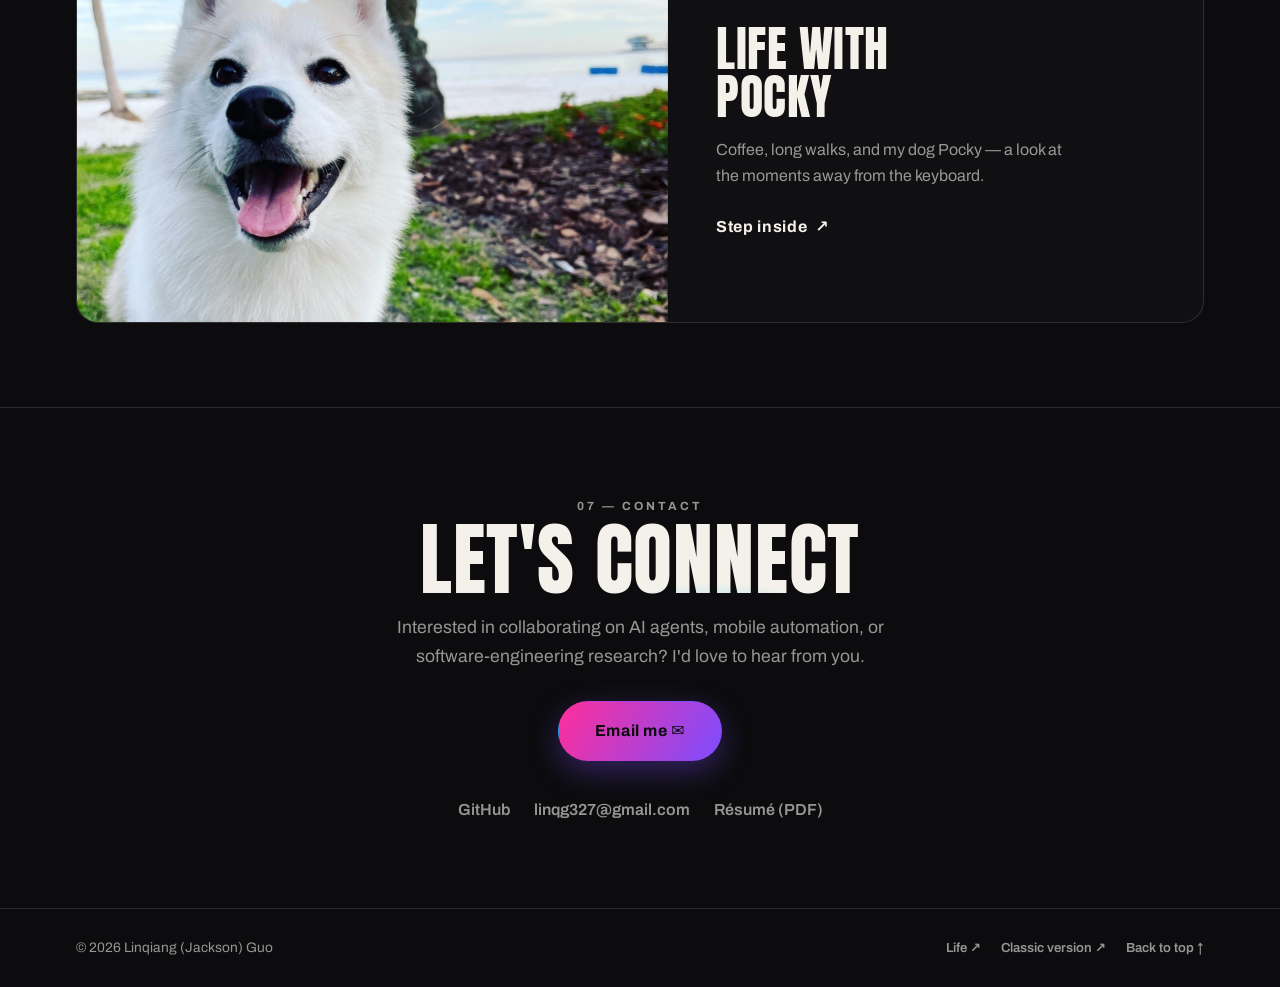
==== commit 04ed55a4: "Make daytime logo harmonize with the light background Replace the loud gradient-fill day logo with a" ====
--- a/index.html
+++ b/index.html
@@ -9,7 +9,7 @@
   <link rel="preconnect" href="https://fonts.gstatic.com" crossorigin />
   <link href="https://fonts.googleapis.com/css2?family=Anton&family=Archivo:ital,wght@0,400..800;1,400..800&family=Fraunces:opsz,wght@9..144,400..700&display=swap" rel="stylesheet" />
   <link rel="icon" href="assets/img/favicon-lg.svg?v=7" type="image/svg+xml" />
-  <link rel="stylesheet" href="assets/css/editorial.css?v=28" />
+  <link rel="stylesheet" href="assets/css/editorial.css?v=29" />
 </head>
 <body>
 
@@ -30,8 +30,8 @@
   <header class="nav" id="nav">
     <div class="container nav__inner">
       <a href="#top" class="nav__brand" aria-label="Linqiang Guo — home">
-        <img class="brandmark-img logo-dark" src="assets/img/logo-lg.svg?v=27" alt="LG" width="40" height="40" />
-        <img class="brandmark-img logo-light" src="assets/img/logo-lg-light.svg?v=27" alt="" width="40" height="40" aria-hidden="true" />
+        <img class="brandmark-img logo-dark" src="assets/img/logo-lg.svg?v=29" alt="LG" width="40" height="40" />
+        <img class="brandmark-img logo-light" src="assets/img/logo-lg-light.svg?v=29" alt="" width="40" height="40" aria-hidden="true" />
       </a>
       <nav class="nav__links" id="navLinks" aria-label="Primary">
         <a href="#news">News</a>
@@ -351,6 +351,6 @@
   <!-- custom cursor ring (shown only on fine-pointer devices) -->
   <div class="cursor-ring" id="cursorRing" aria-hidden="true"></div>
 
-  <script src="assets/js/editorial.js?v=28"></script>
+  <script src="assets/js/editorial.js?v=29"></script>
 </body>
 </html>
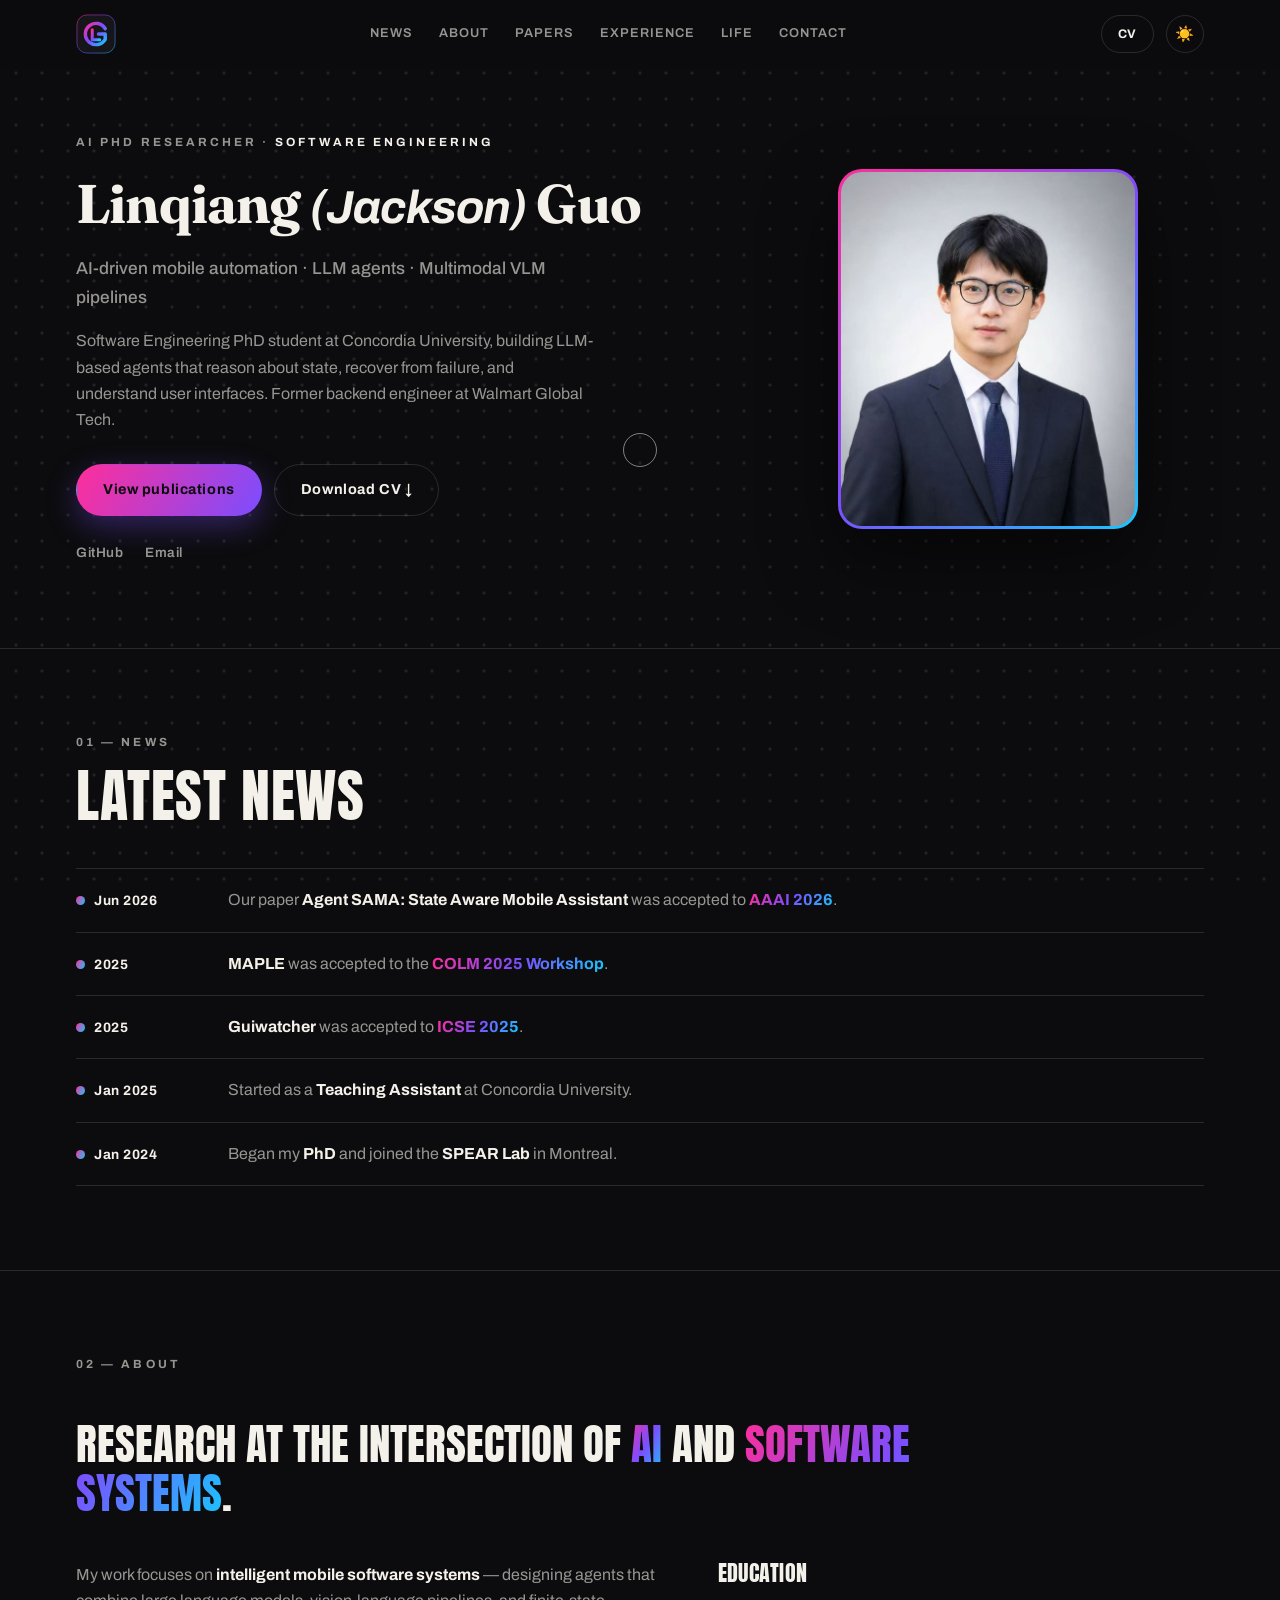
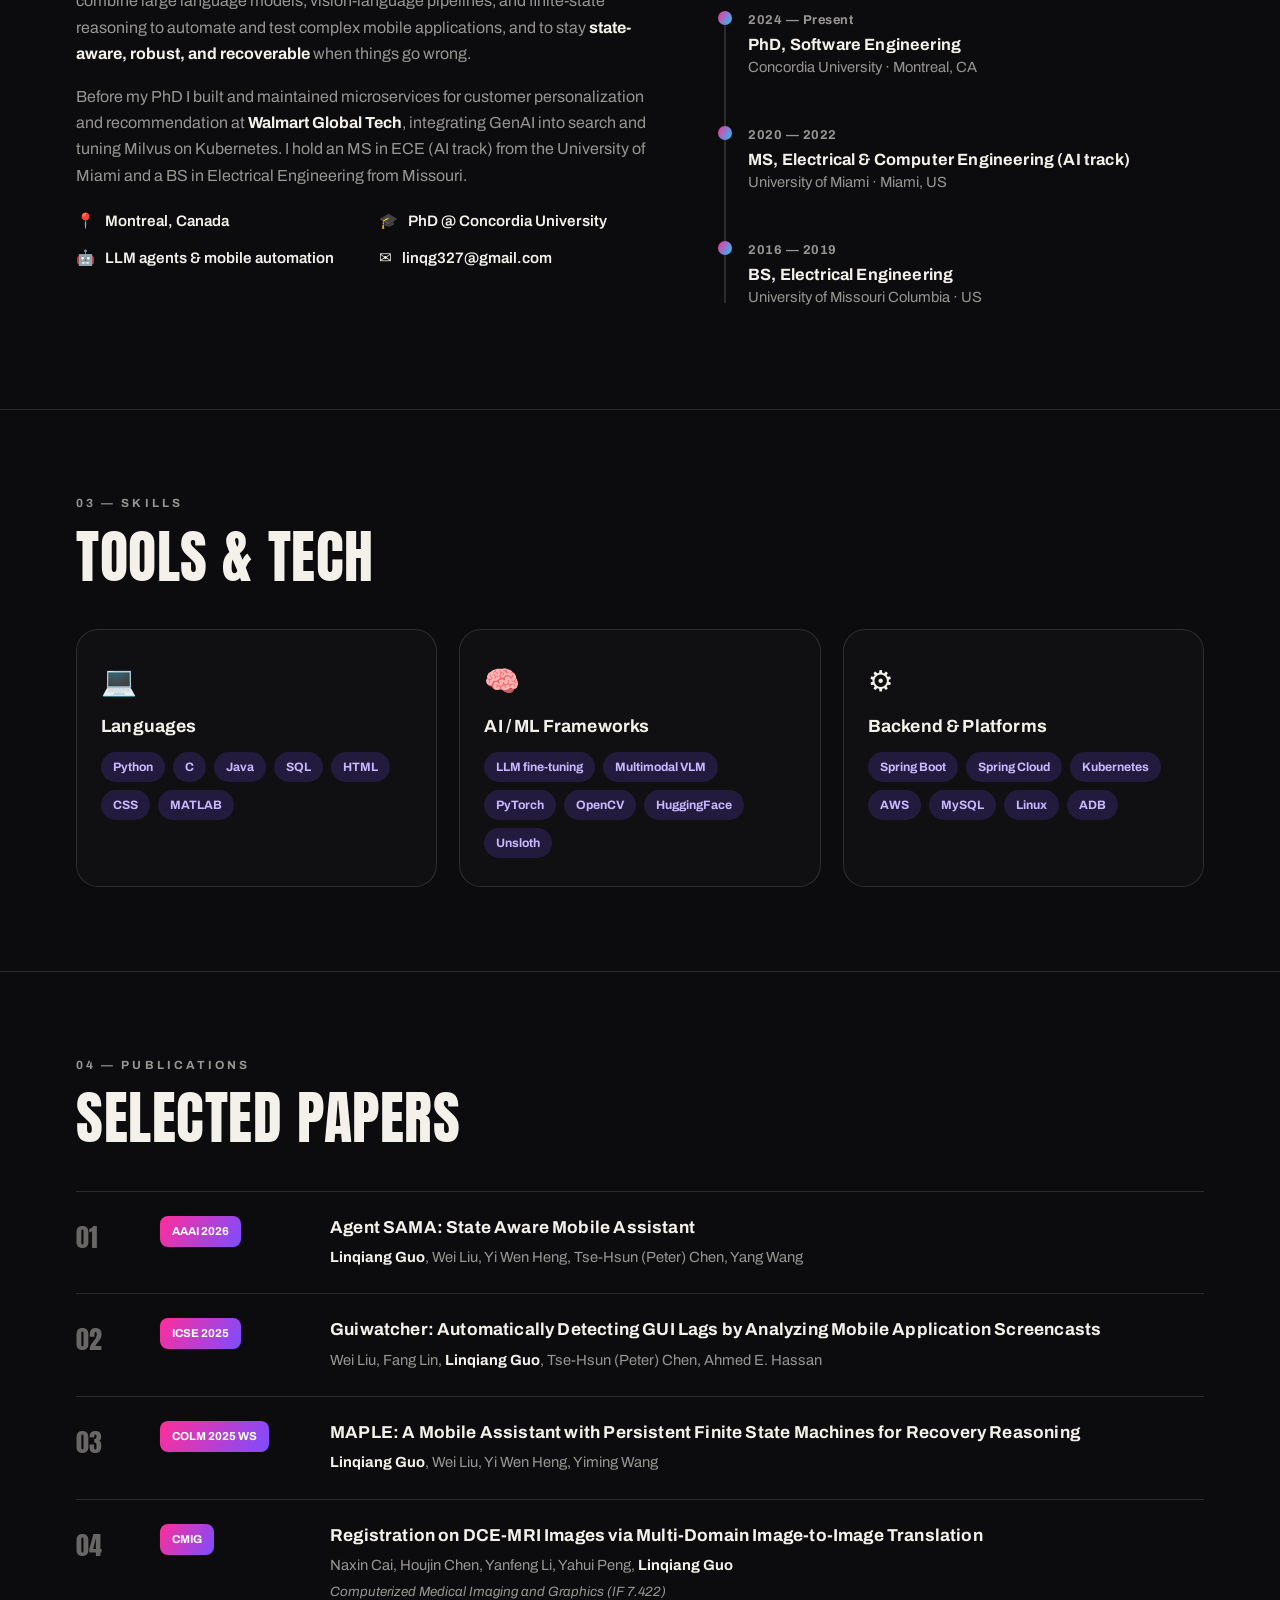
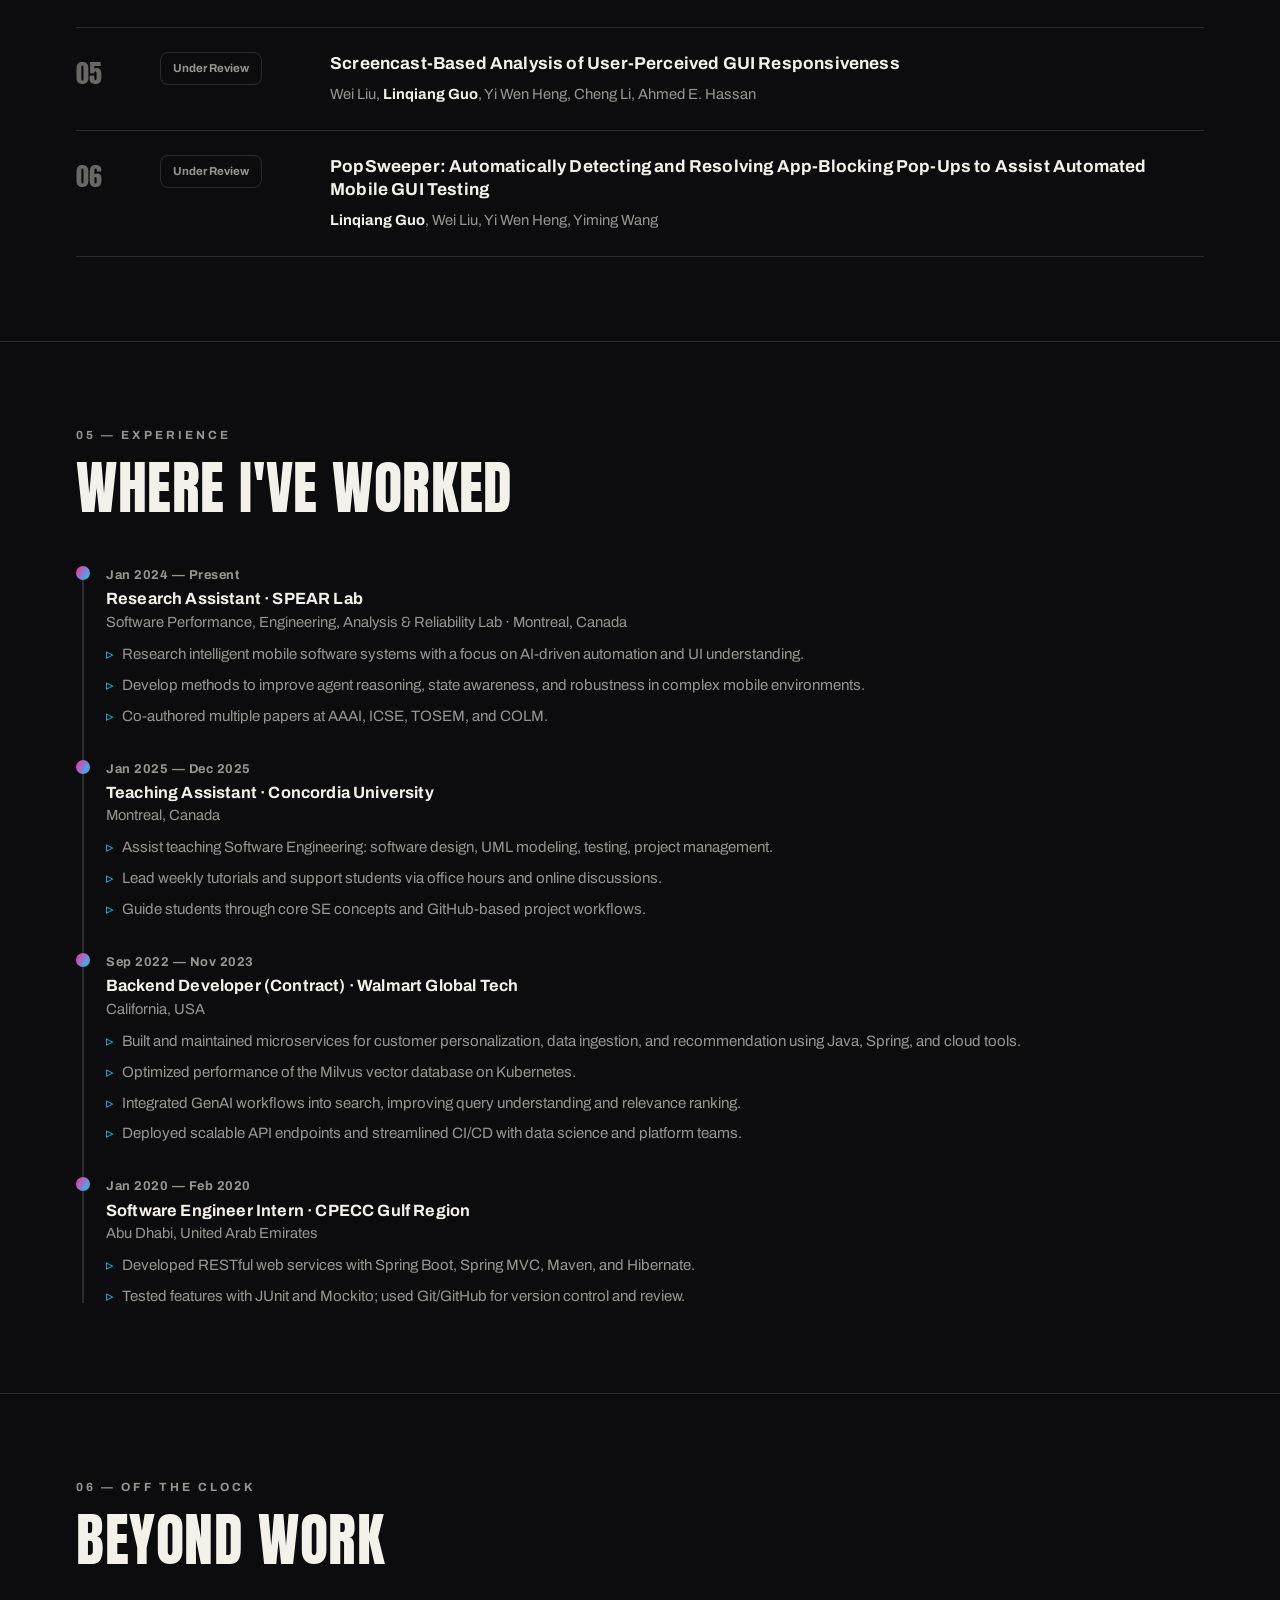
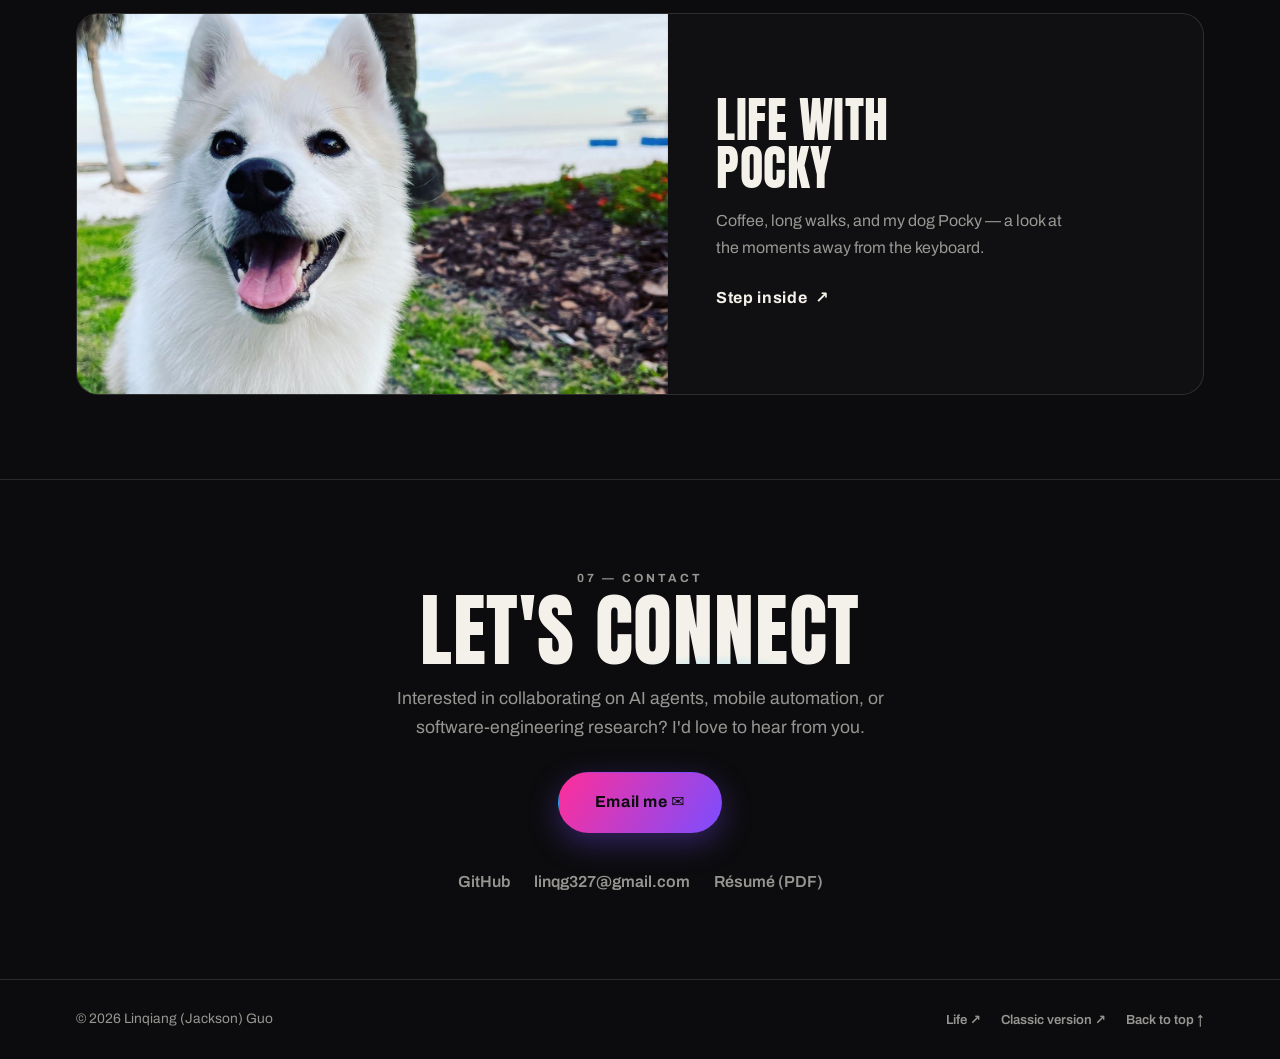
==== commit 89b307df: "Add a bold heading to the Off the Clock section (#35) Add a bold heading to the Off the Clock sectio" ====
--- a/index.html
+++ b/index.html
@@ -9,7 +9,7 @@
   <link rel="preconnect" href="https://fonts.gstatic.com" crossorigin />
   <link href="https://fonts.googleapis.com/css2?family=Anton&family=Archivo:ital,wght@0,400..800;1,400..800&family=Fraunces:opsz,wght@9..144,400..700&display=swap" rel="stylesheet" />
   <link rel="icon" href="assets/img/favicon-lg.svg?v=7" type="image/svg+xml" />
-  <link rel="stylesheet" href="assets/css/editorial.css?v=29" />
+  <link rel="stylesheet" href="assets/css/editorial.css?v=31" />
 </head>
 <body>
 
@@ -31,7 +31,7 @@
     <div class="container nav__inner">
       <a href="#top" class="nav__brand" aria-label="Linqiang Guo — home">
         <img class="brandmark-img logo-dark" src="assets/img/logo-lg.svg?v=29" alt="LG" width="40" height="40" />
-        <img class="brandmark-img logo-light" src="assets/img/logo-lg-light.svg?v=29" alt="" width="40" height="40" aria-hidden="true" />
+        <img class="brandmark-img logo-light" src="assets/img/logo-lg-light.svg?v=30" alt="" width="40" height="40" aria-hidden="true" />
       </a>
       <nav class="nav__links" id="navLinks" aria-label="Primary">
         <a href="#news">News</a>
@@ -306,6 +306,7 @@
       <div class="container">
         <div class="section__head">
           <span class="eyebrow">06 — Off the Clock</span>
+          <h2 class="bigtitle">Beyond Work</h2>
         </div>
         <a class="portal" href="life.html" data-reveal aria-label="Open my life gallery">
           <div class="portal__media">
@@ -351,6 +352,6 @@
   <!-- custom cursor ring (shown only on fine-pointer devices) -->
   <div class="cursor-ring" id="cursorRing" aria-hidden="true"></div>
 
-  <script src="assets/js/editorial.js?v=29"></script>
+  <script src="assets/js/editorial.js?v=31"></script>
 </body>
 </html>
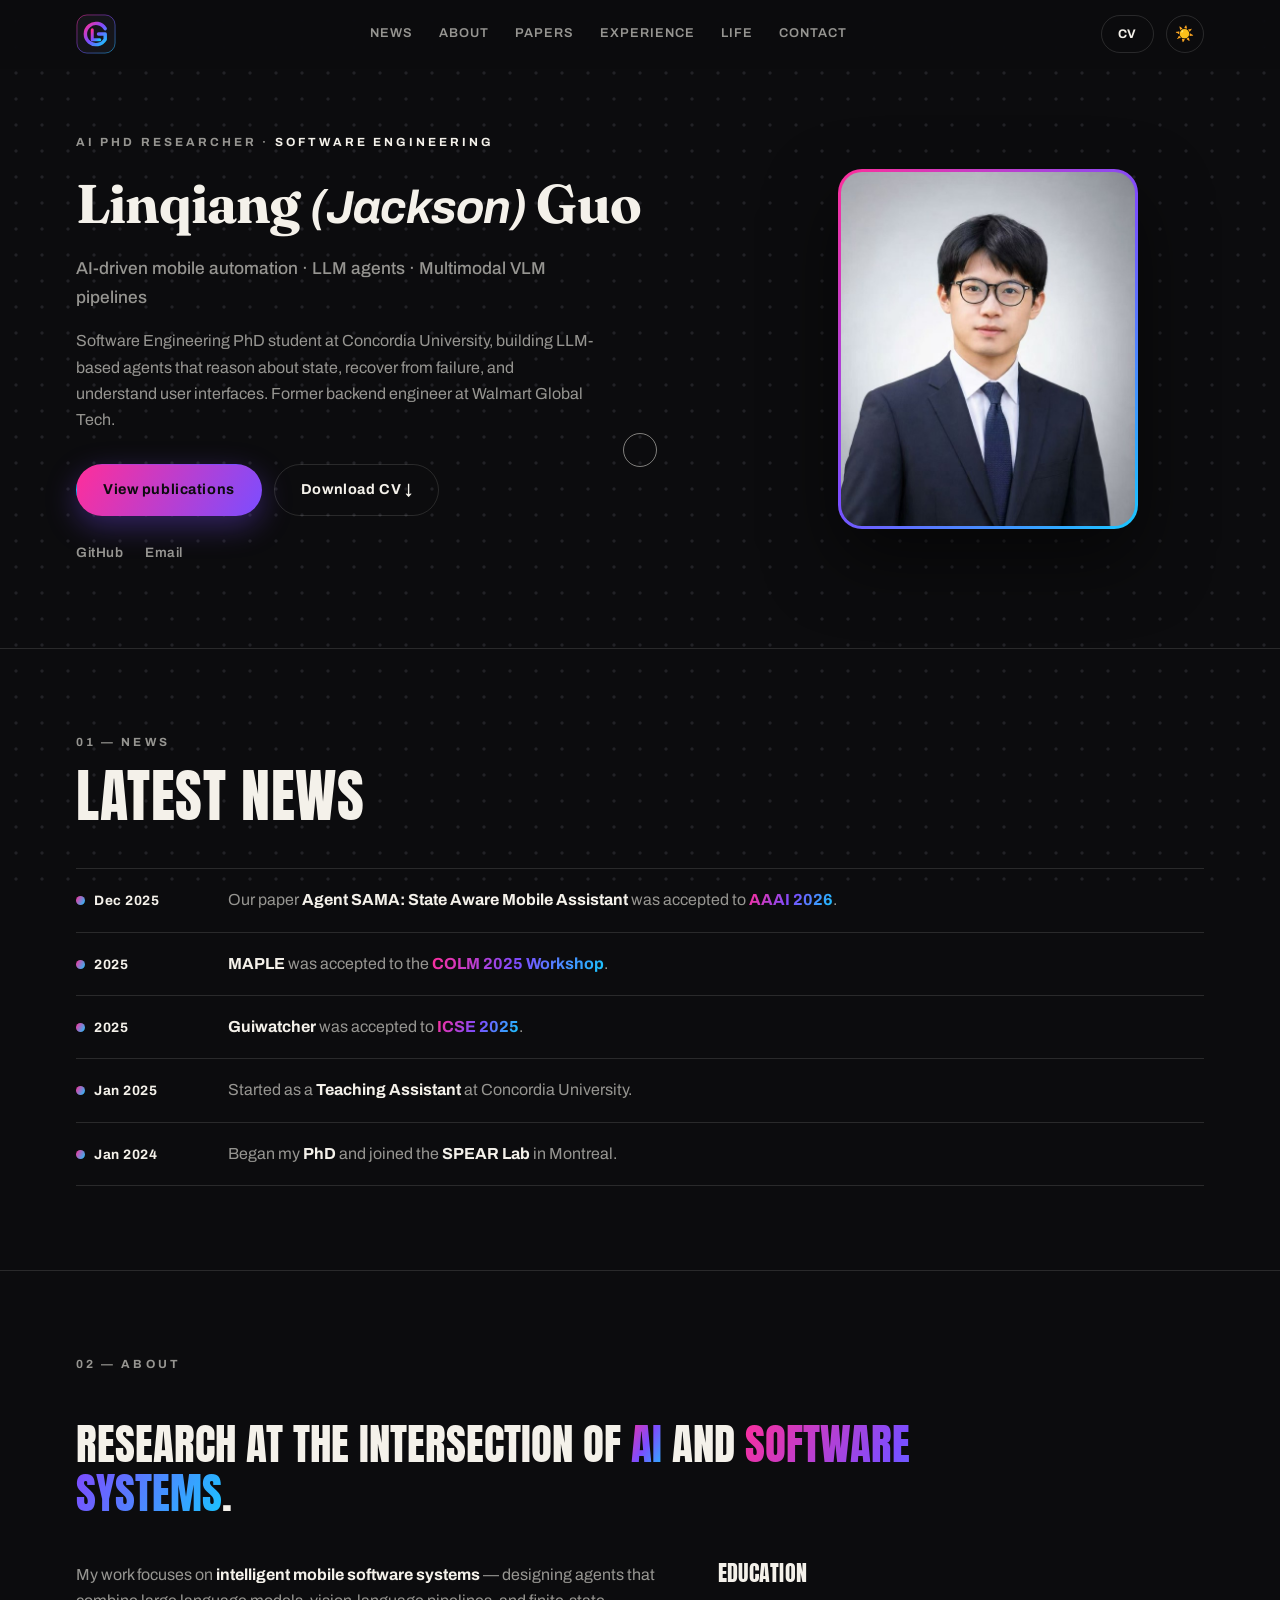
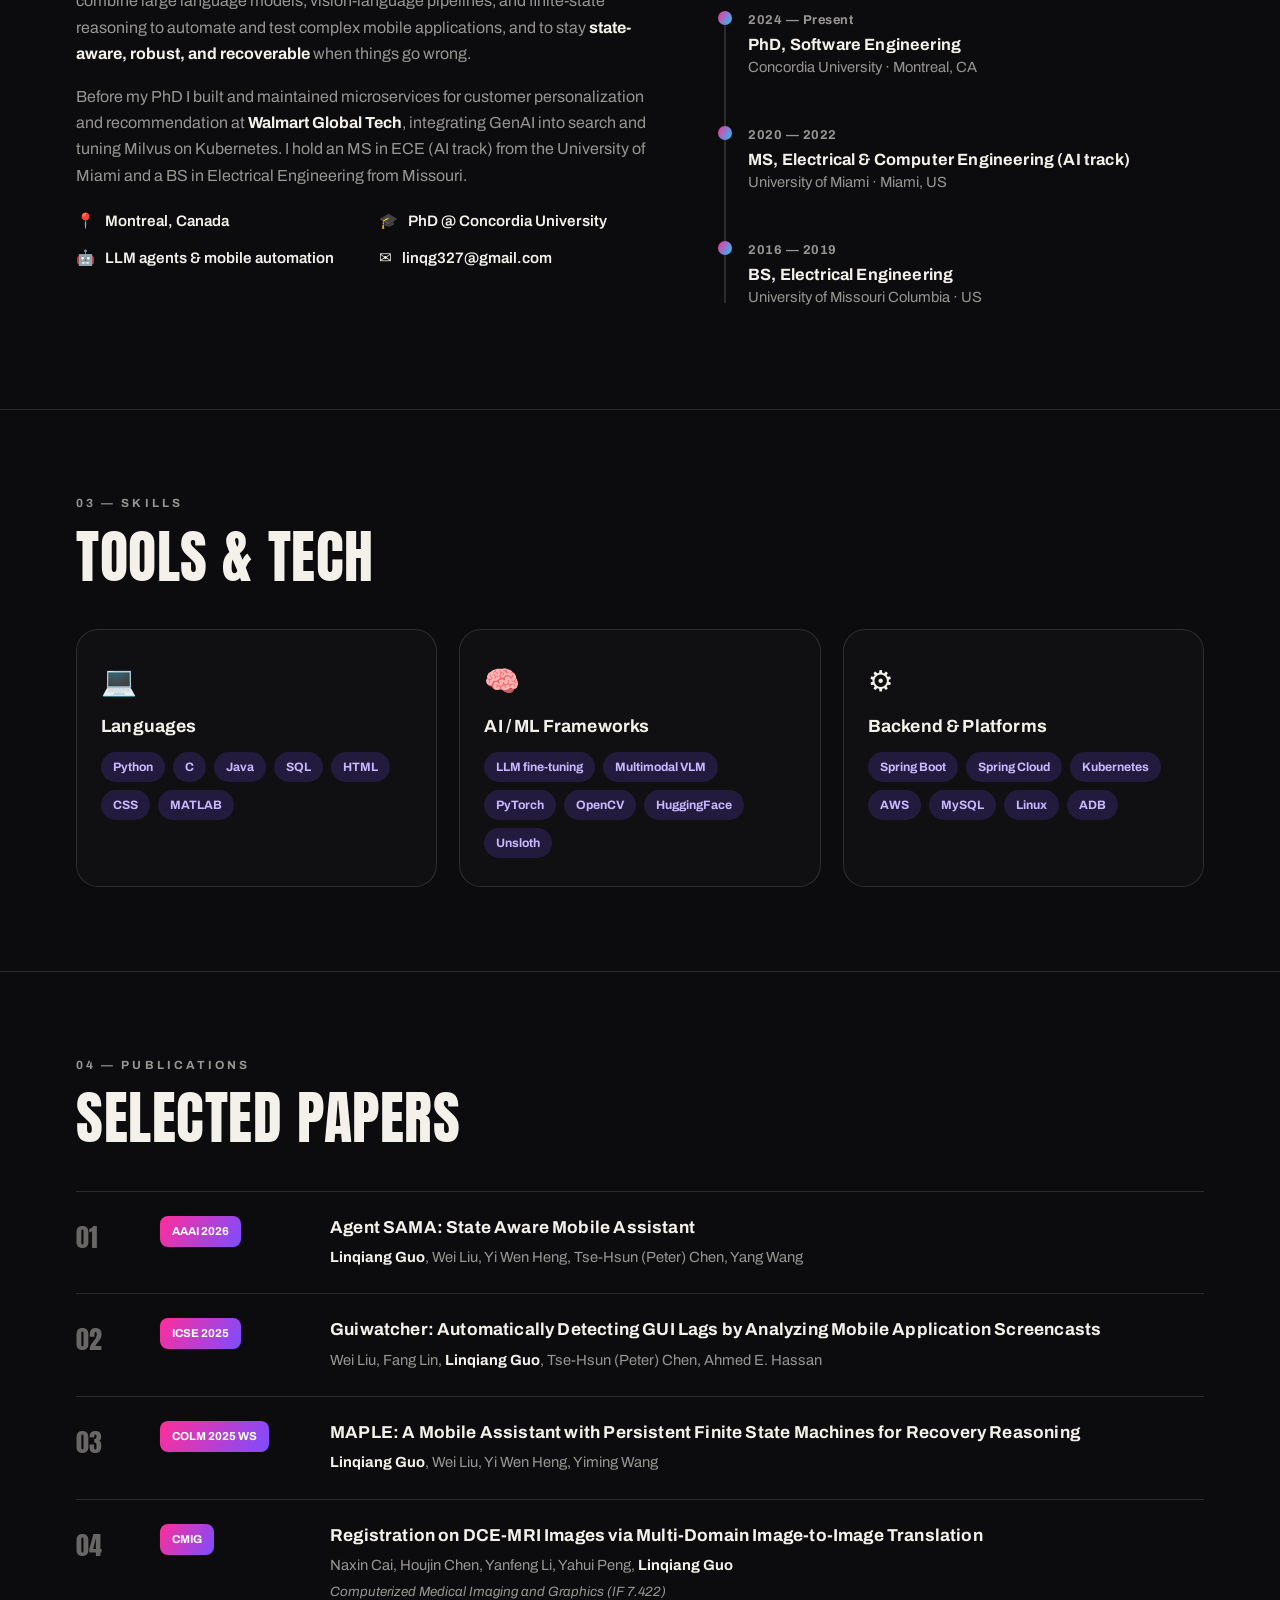
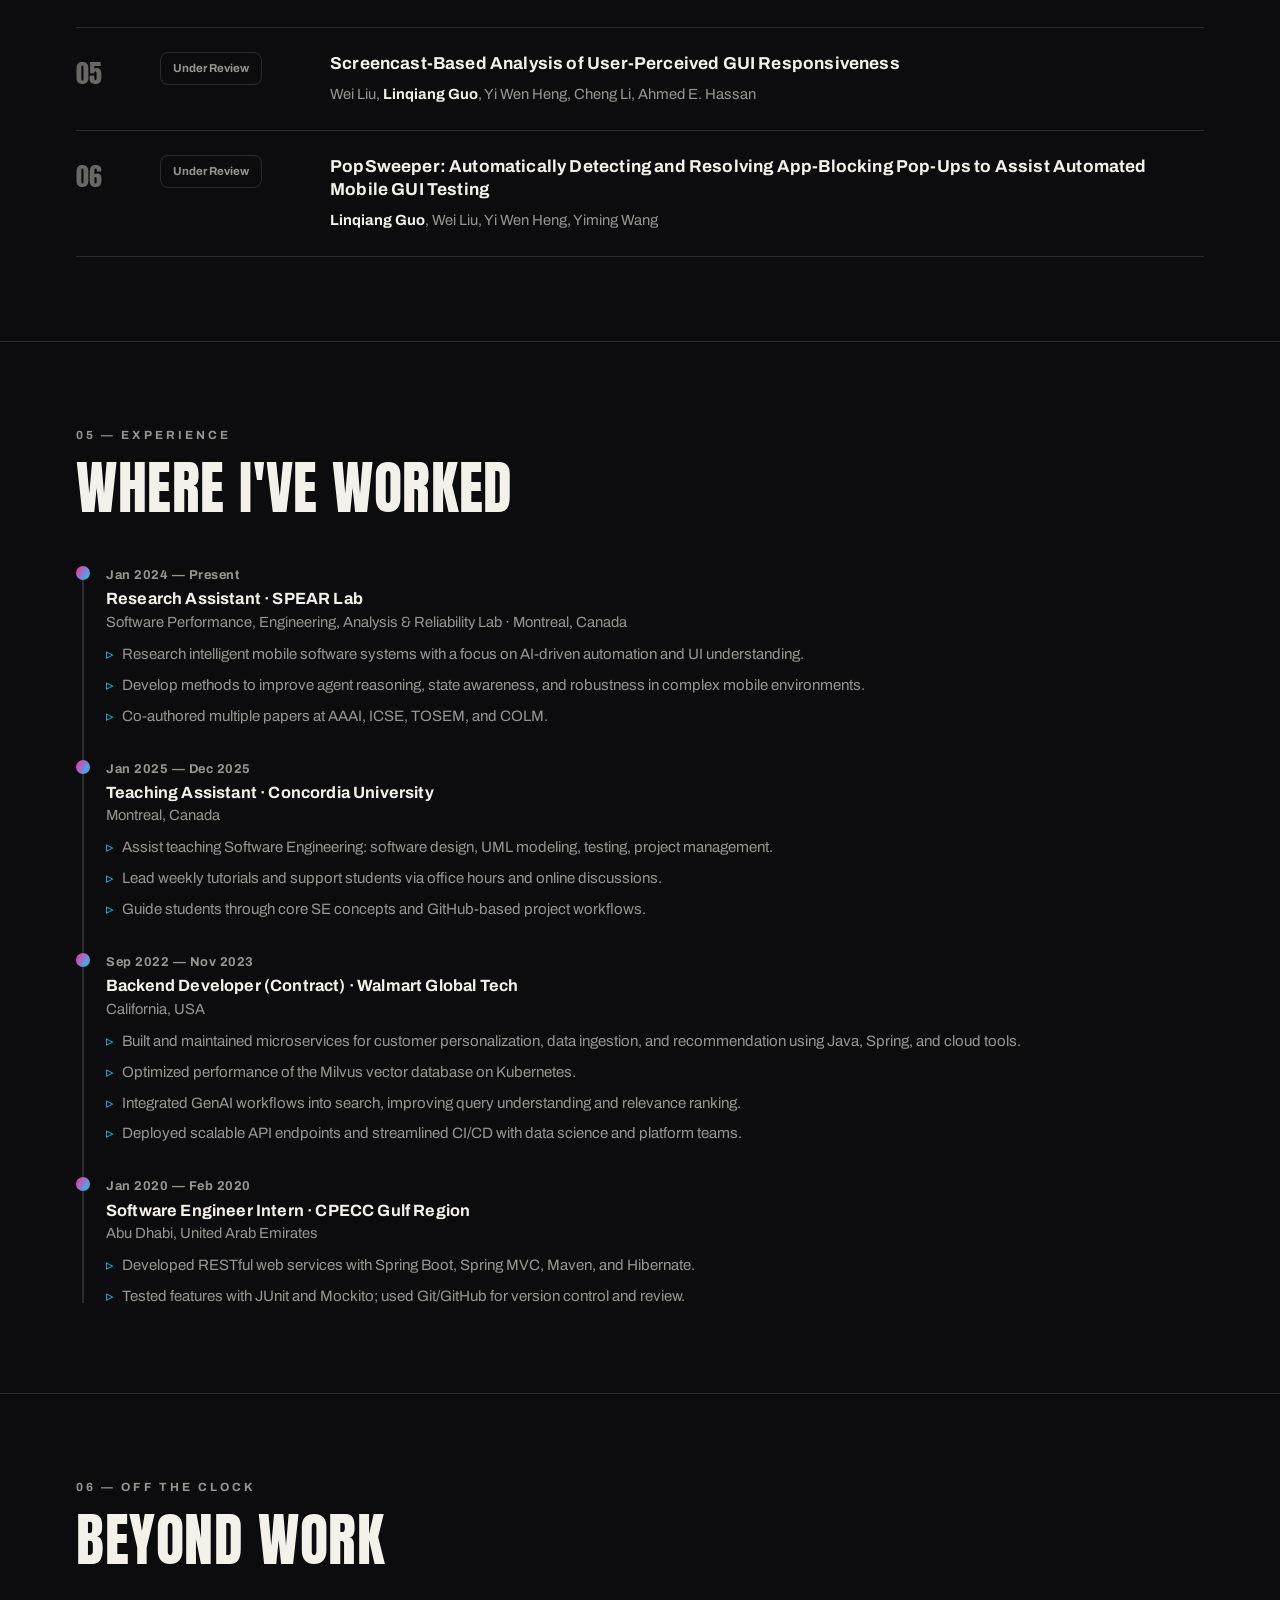
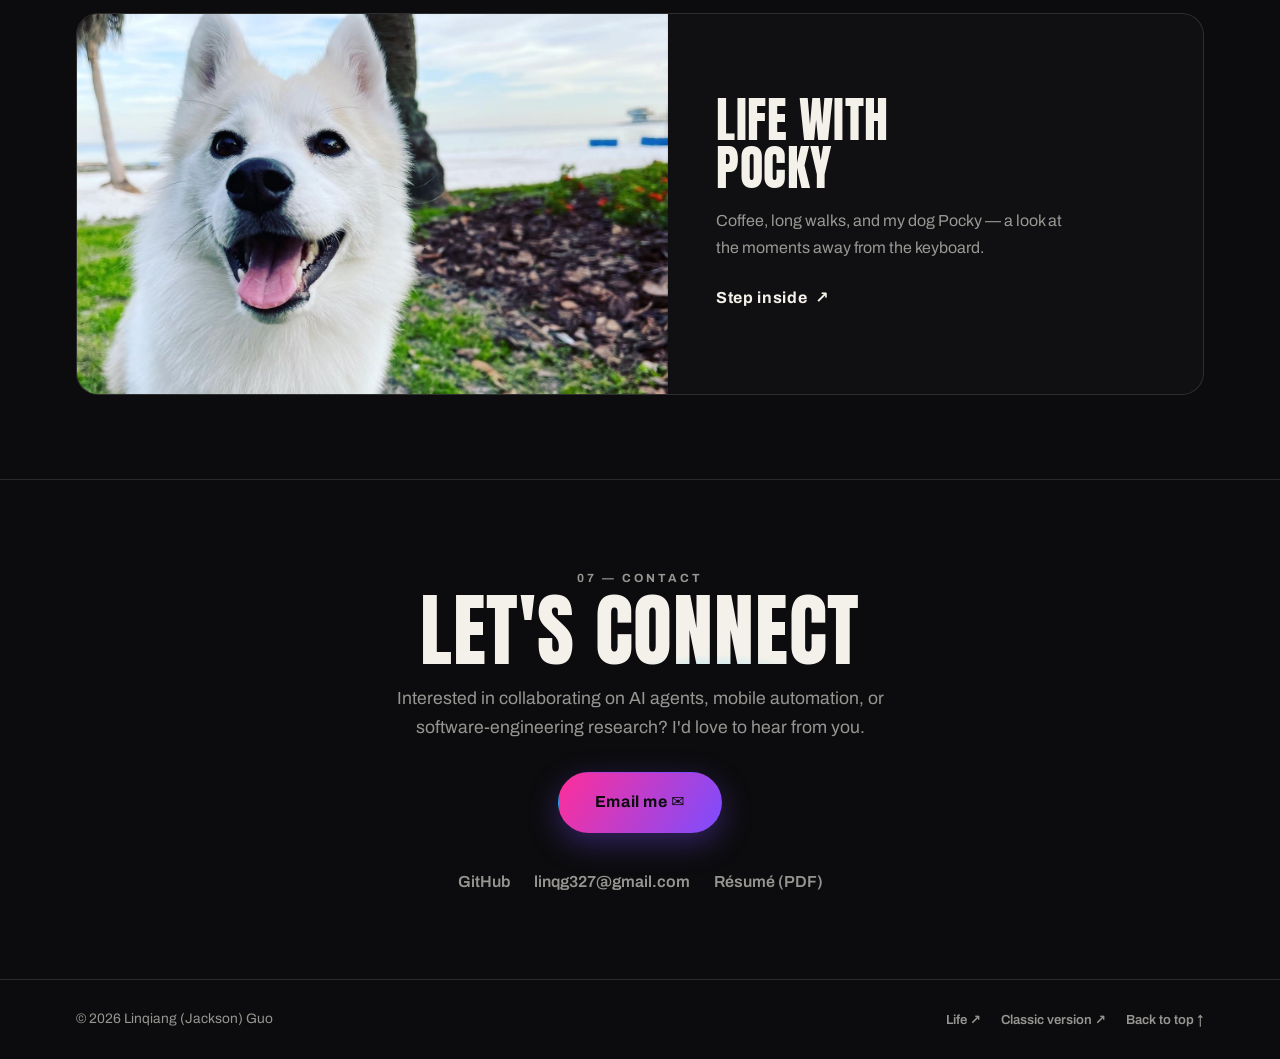
==== commit e1a42883: "Correct Agent SAMA acceptance date to Dec 2025 (#36) Correct Agent SAMA acceptance date to Dec 2025" ====
--- a/index.html
+++ b/index.html
@@ -9,7 +9,7 @@
   <link rel="preconnect" href="https://fonts.gstatic.com" crossorigin />
   <link href="https://fonts.googleapis.com/css2?family=Anton&family=Archivo:ital,wght@0,400..800;1,400..800&family=Fraunces:opsz,wght@9..144,400..700&display=swap" rel="stylesheet" />
   <link rel="icon" href="assets/img/favicon-lg.svg?v=7" type="image/svg+xml" />
-  <link rel="stylesheet" href="assets/css/editorial.css?v=31" />
+  <link rel="stylesheet" href="assets/css/editorial.css?v=32" />
 </head>
 <body>
 
@@ -91,7 +91,7 @@
         </div>
         <ul class="news">
           <li class="news__item" data-reveal>
-            <span class="news__date">Jun 2026</span>
+            <span class="news__date">Dec 2025</span>
             <p class="news__text">Our paper <strong>Agent SAMA: State Aware Mobile Assistant</strong> was accepted to <em>AAAI 2026</em>.</p>
           </li>
           <li class="news__item" data-reveal>
@@ -352,6 +352,6 @@
   <!-- custom cursor ring (shown only on fine-pointer devices) -->
   <div class="cursor-ring" id="cursorRing" aria-hidden="true"></div>
 
-  <script src="assets/js/editorial.js?v=31"></script>
+  <script src="assets/js/editorial.js?v=32"></script>
 </body>
 </html>
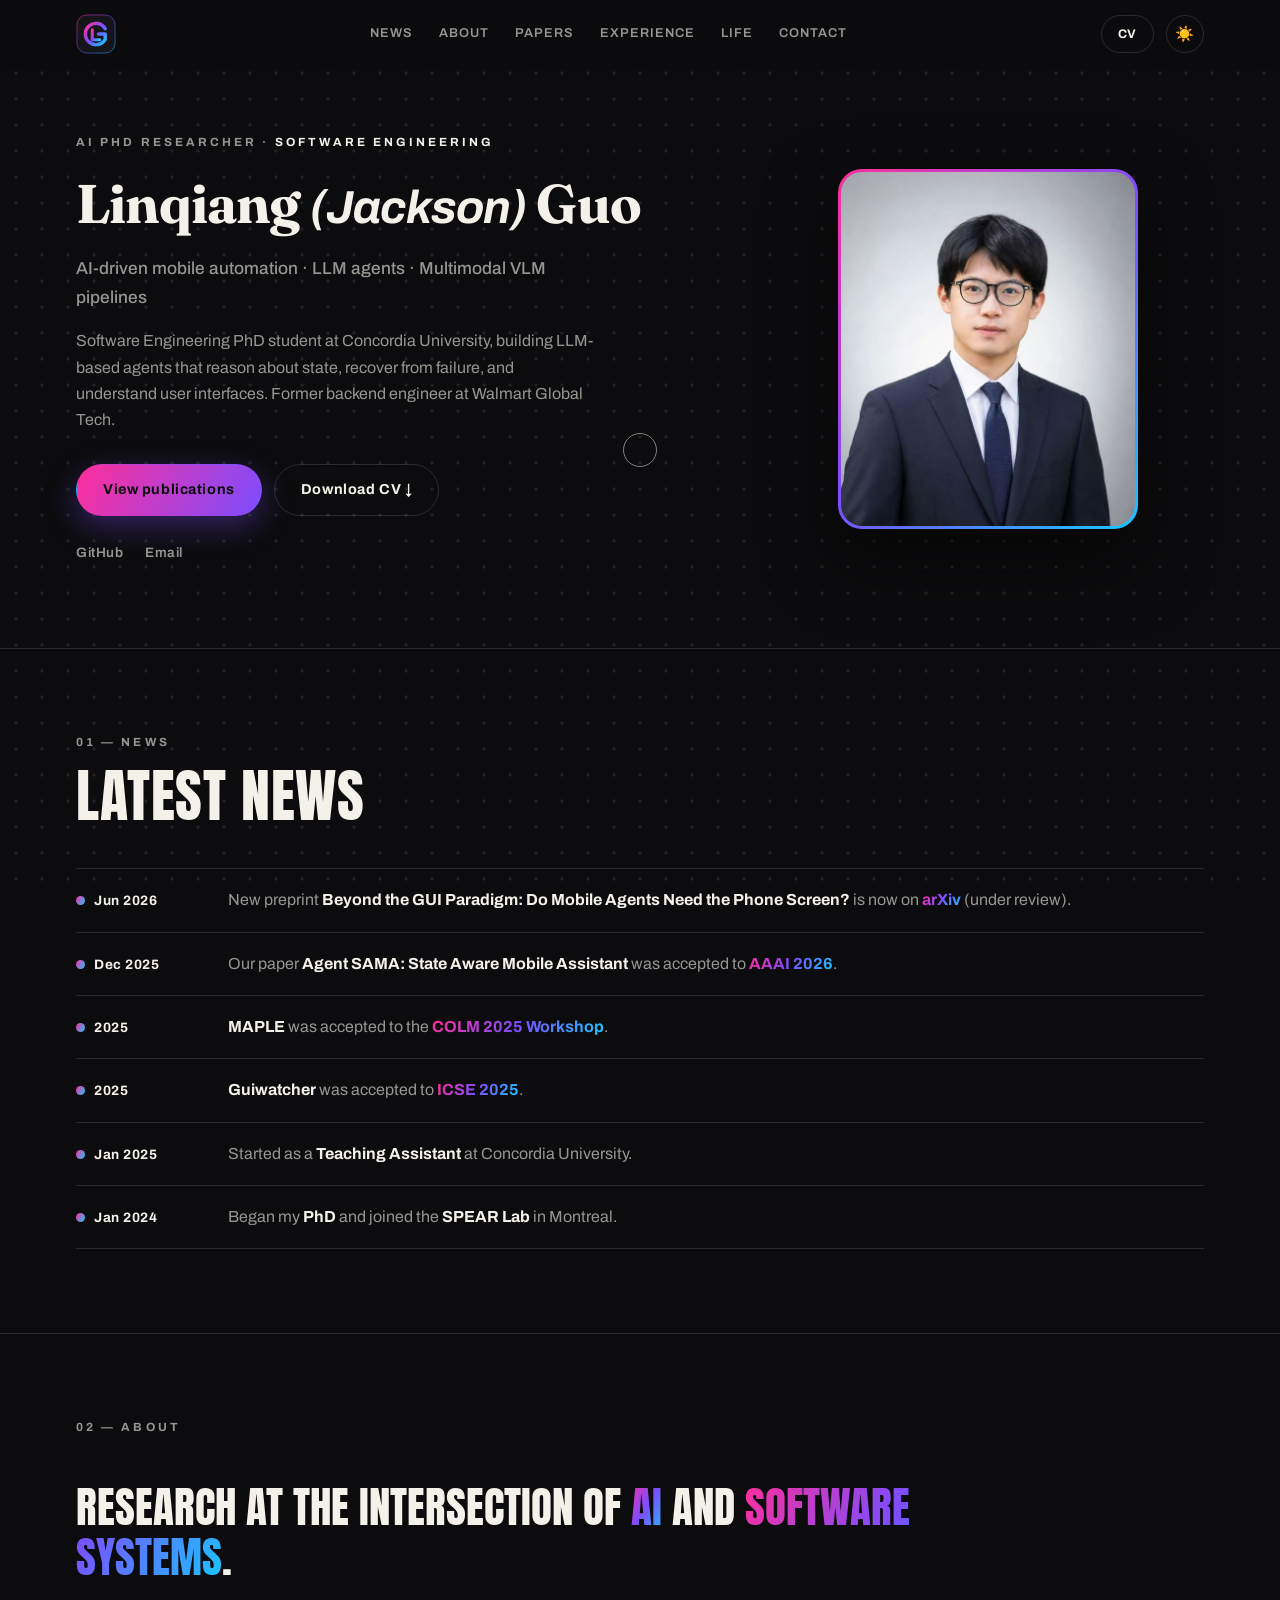
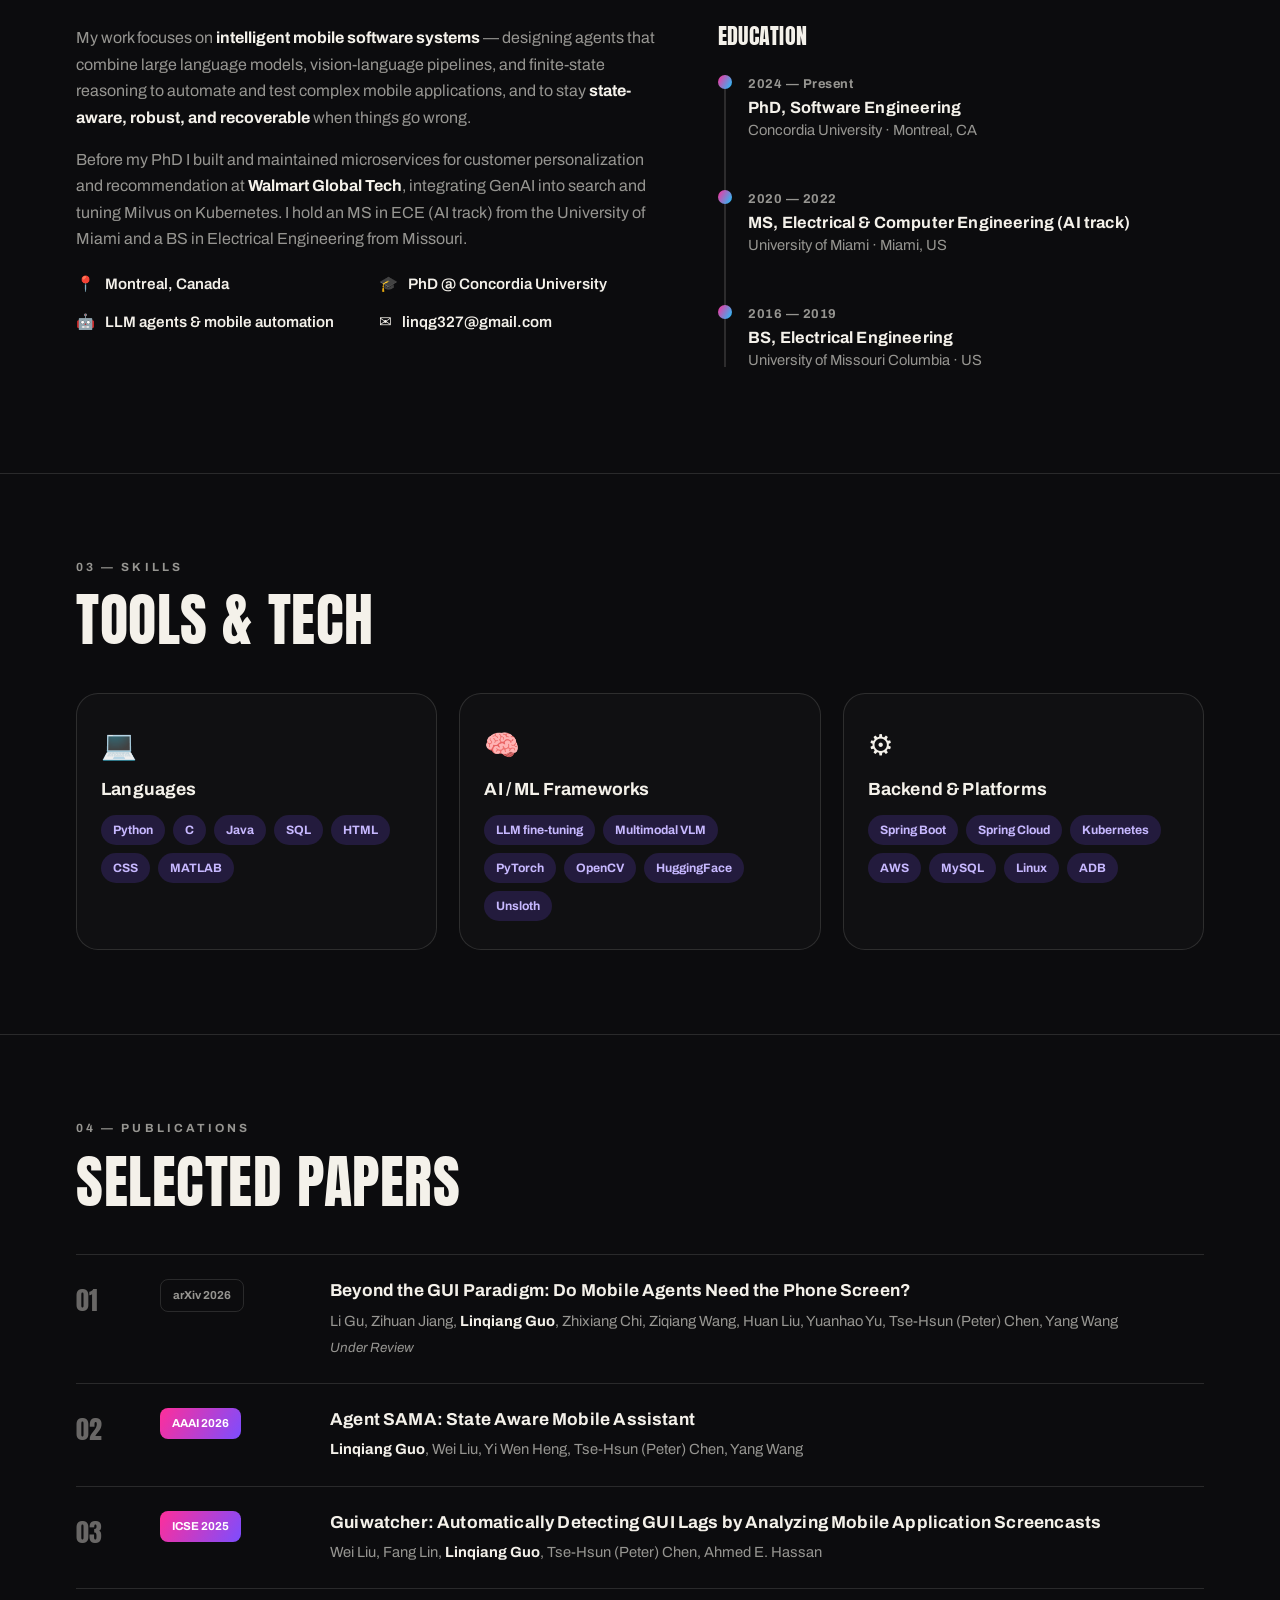
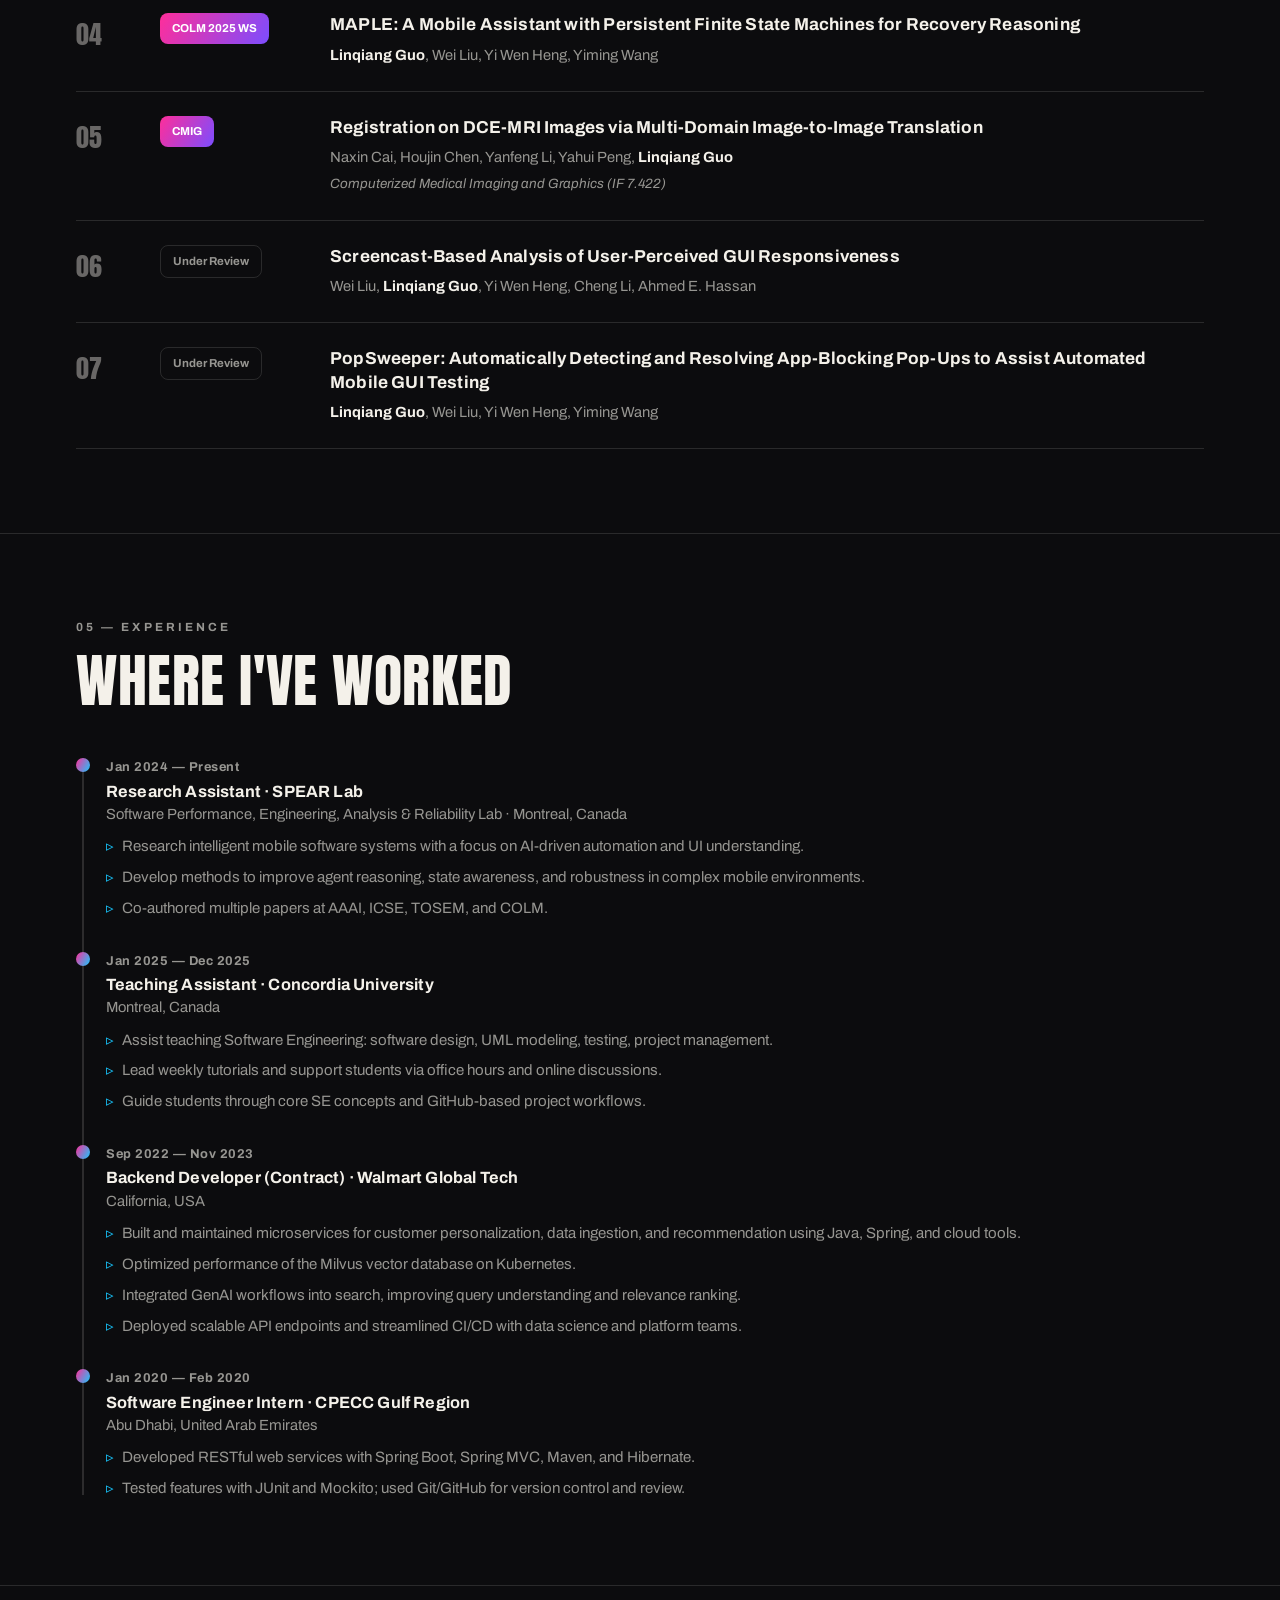
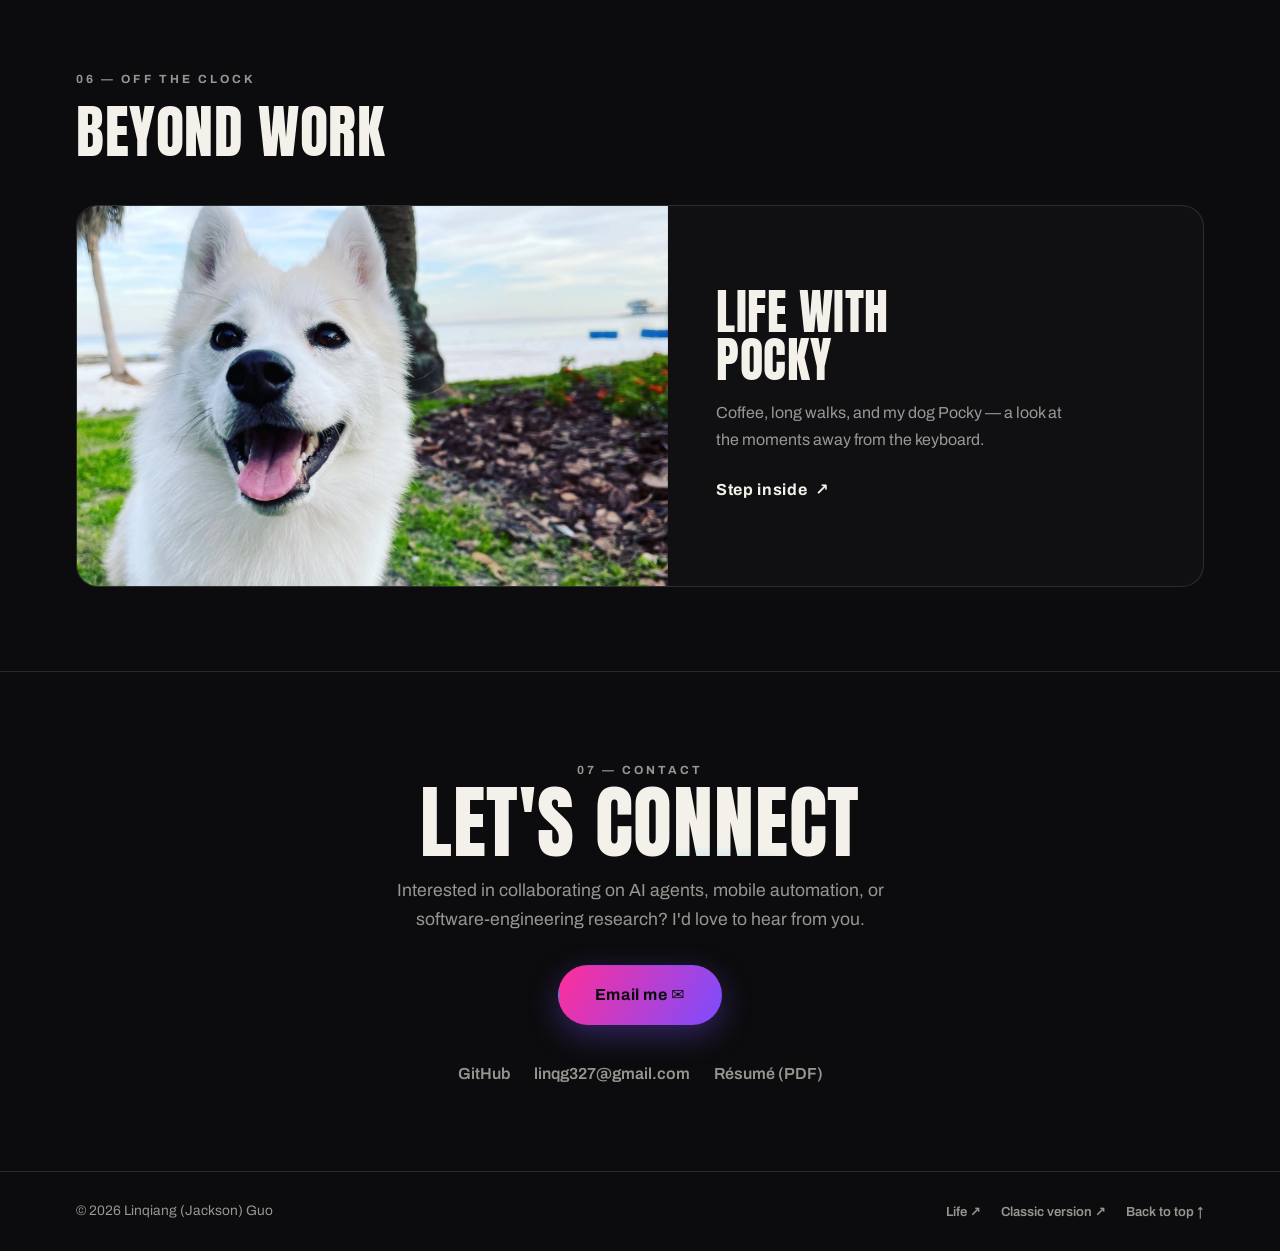
==== commit 1eeb2d25: "Add new arXiv preprint to News and Publications Add 'Beyond the GUI Paradigm: Do Mobile Agents Need " ====
--- a/index.html
+++ b/index.html
@@ -9,7 +9,7 @@
   <link rel="preconnect" href="https://fonts.gstatic.com" crossorigin />
   <link href="https://fonts.googleapis.com/css2?family=Anton&family=Archivo:ital,wght@0,400..800;1,400..800&family=Fraunces:opsz,wght@9..144,400..700&display=swap" rel="stylesheet" />
   <link rel="icon" href="assets/img/favicon-lg.svg?v=7" type="image/svg+xml" />
-  <link rel="stylesheet" href="assets/css/editorial.css?v=32" />
+  <link rel="stylesheet" href="assets/css/editorial.css?v=33" />
 </head>
 <body>
 
@@ -91,6 +91,10 @@
         </div>
         <ul class="news">
           <li class="news__item" data-reveal>
+            <span class="news__date">Jun 2026</span>
+            <p class="news__text">New preprint <strong>Beyond the GUI Paradigm: Do Mobile Agents Need the Phone Screen?</strong> is now on <em>arXiv</em> (under review).</p>
+          </li>
+          <li class="news__item" data-reveal>
             <span class="news__date">Dec 2025</span>
             <p class="news__text">Our paper <strong>Agent SAMA: State Aware Mobile Assistant</strong> was accepted to <em>AAAI 2026</em>.</p>
           </li>
@@ -198,6 +202,15 @@
         <ul class="pubs">
           <li class="pub" data-reveal>
             <span class="pub__no"></span>
+            <span class="pub__venue"><a class="badge badge--soft" href="https://arxiv.org/abs/2606.19388" target="_blank" rel="noopener">arXiv 2026</a></span>
+            <div class="pub__body">
+              <h3>Beyond the GUI Paradigm: Do Mobile Agents Need the Phone Screen?</h3>
+              <p class="pub__authors">Li Gu, Zihuan Jiang, <strong>Linqiang Guo</strong>, Zhixiang Chi, Ziqiang Wang, Huan Liu, Yuanhao Yu, Tse-Hsun (Peter) Chen, Yang Wang</p>
+              <p class="pub__note">Under Review</p>
+            </div>
+          </li>
+          <li class="pub" data-reveal>
+            <span class="pub__no"></span>
             <span class="pub__venue"><span class="badge badge--hot">AAAI 2026</span></span>
             <div class="pub__body">
               <h3>Agent SAMA: State Aware Mobile Assistant</h3>
@@ -352,6 +365,6 @@
   <!-- custom cursor ring (shown only on fine-pointer devices) -->
   <div class="cursor-ring" id="cursorRing" aria-hidden="true"></div>
 
-  <script src="assets/js/editorial.js?v=32"></script>
+  <script src="assets/js/editorial.js?v=33"></script>
 </body>
 </html>
--- a/assets/css/editorial.css
+++ b/assets/css/editorial.css
@@ -232,6 +232,8 @@
 .pub__venue .badge { display: inline-block; font-family: var(--font-body); font-size: 0.72rem; font-weight: 700; padding: 6px 12px; border-radius: 8px; white-space: nowrap; }
 .badge--hot { background: linear-gradient(120deg, var(--c1), var(--c2)); color: #fff; }
 .badge--soft { border: 1px solid var(--line); color: var(--paper-soft); }
+a.badge { text-decoration: none; transition: color 0.2s ease, border-color 0.2s ease; }
+a.badge--soft:hover { color: var(--paper); border-color: color-mix(in srgb, var(--paper) 40%, transparent); }
 .pub__body h3 { font-family: var(--font-body); font-weight: 700; font-size: 1.08rem; line-height: 1.35; margin-bottom: 6px; }
 .pub__authors { font-size: 0.92rem; color: var(--paper-soft); }
 .pub__authors strong { color: var(--paper); }
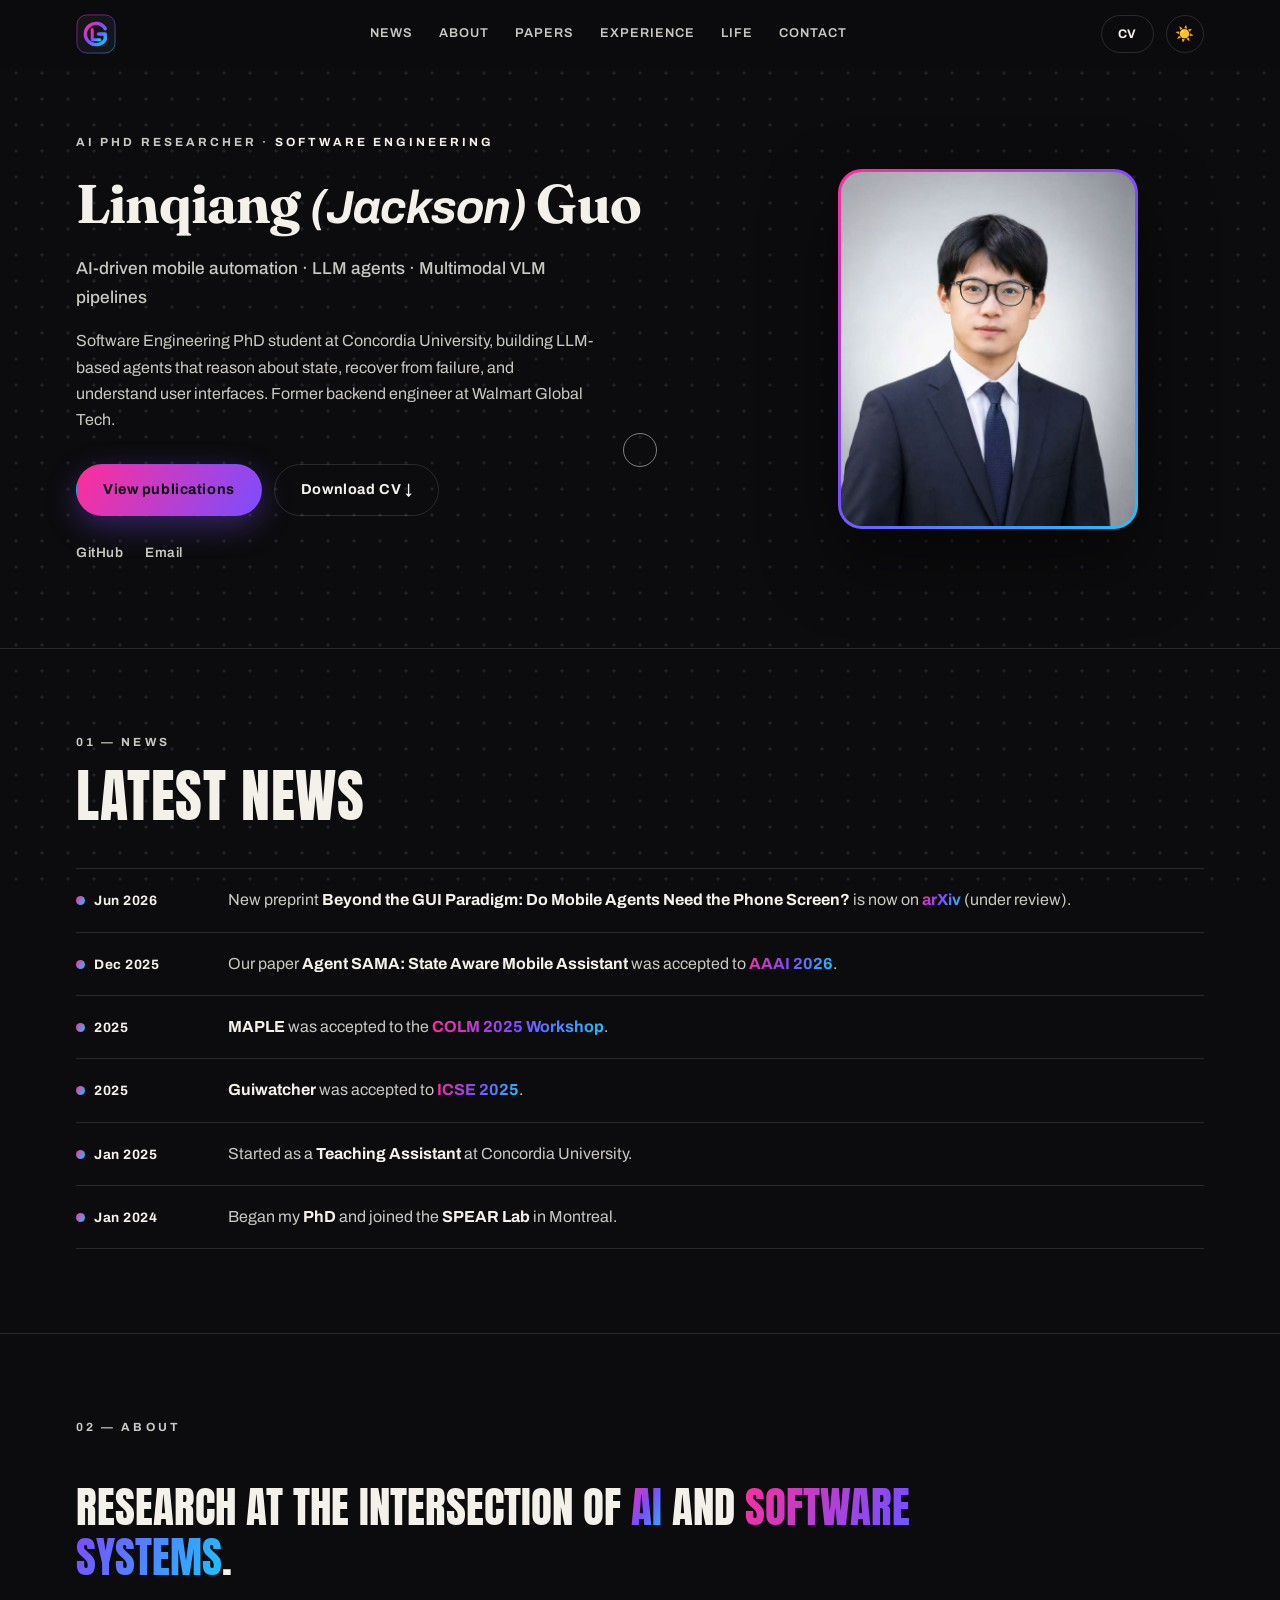
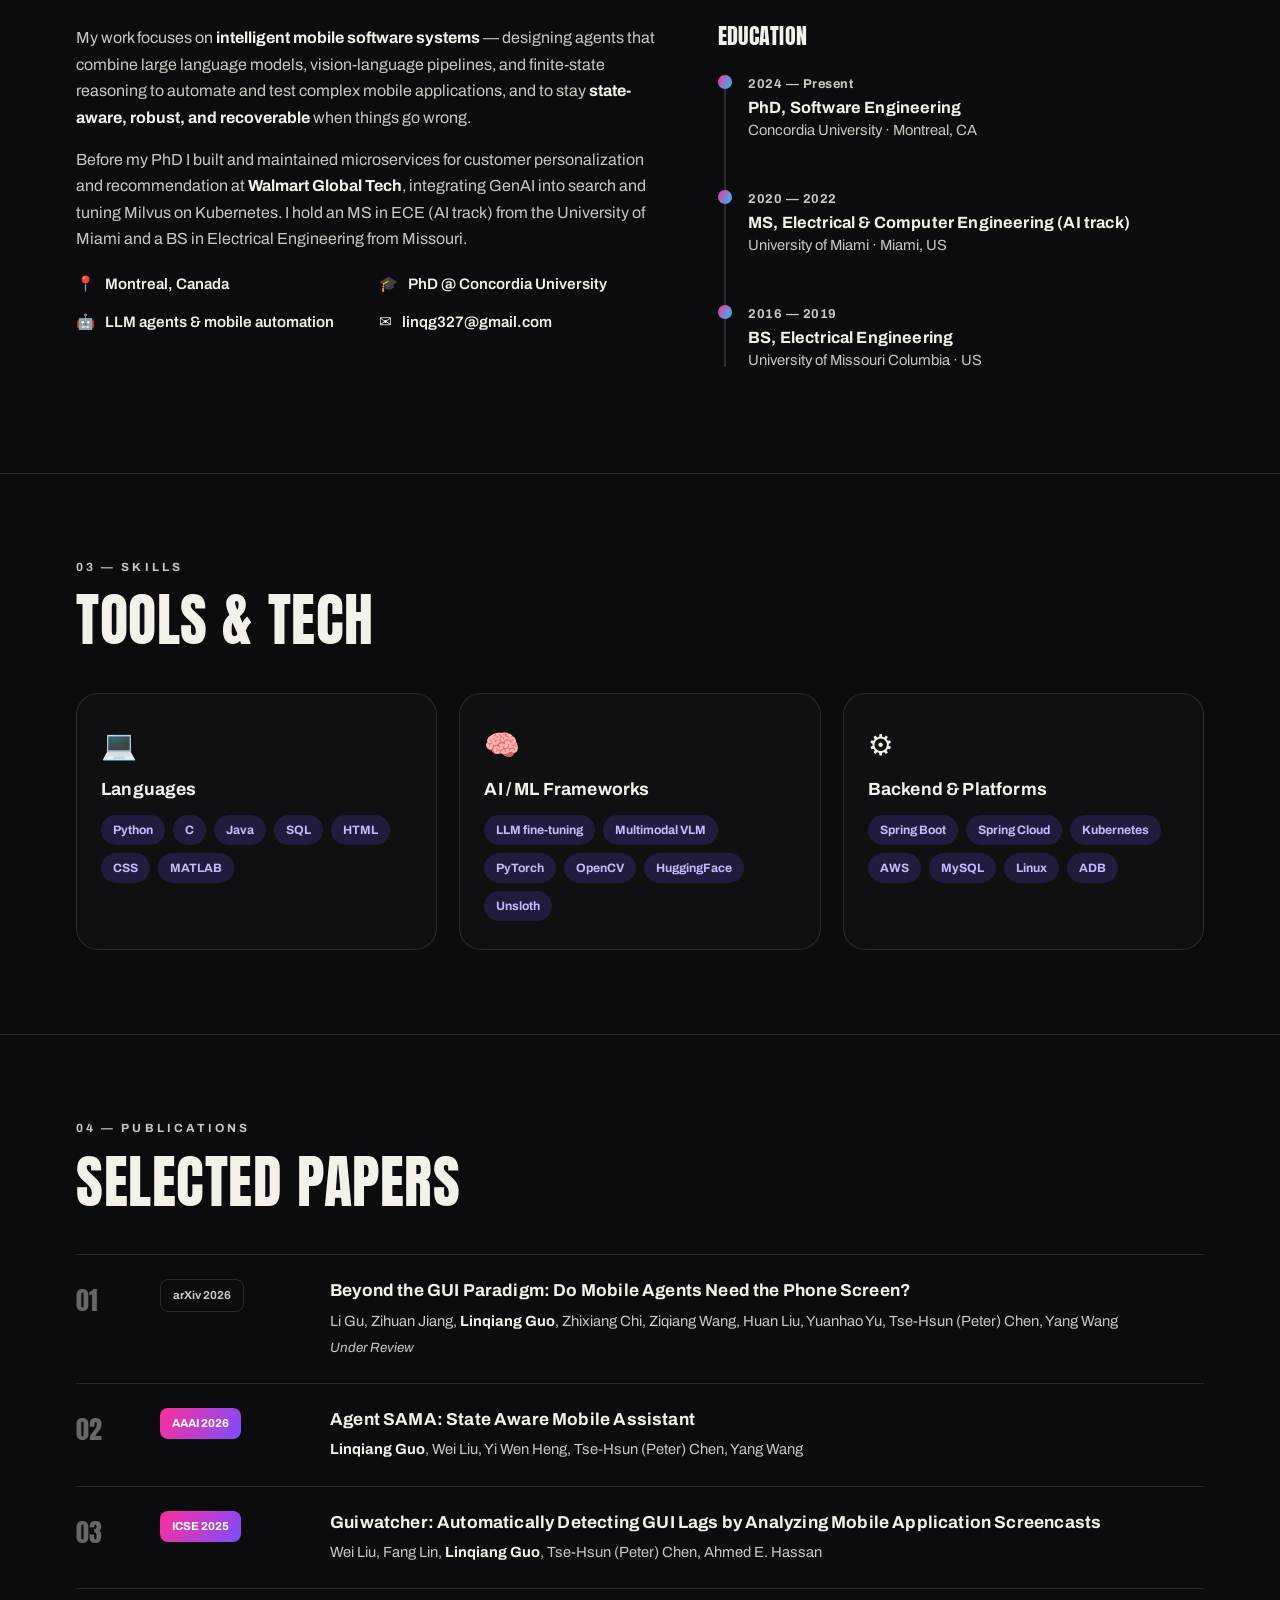
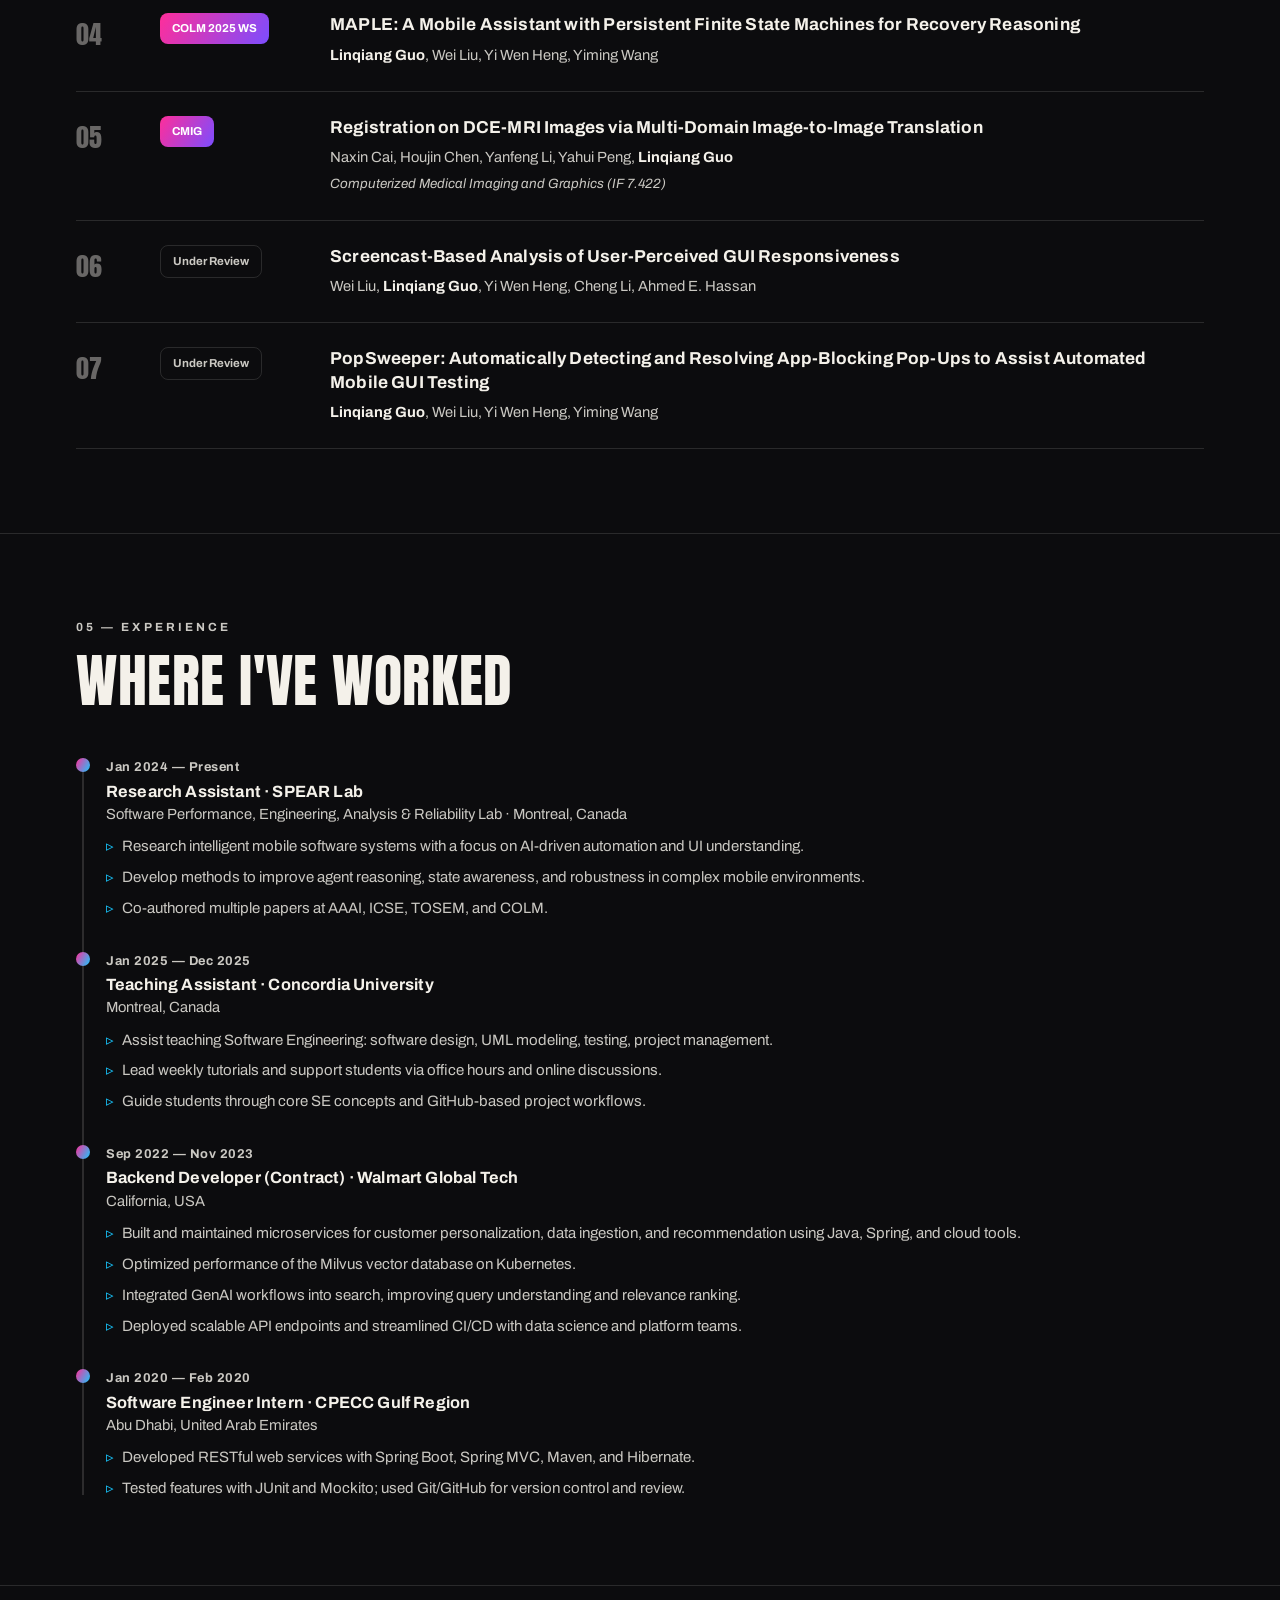
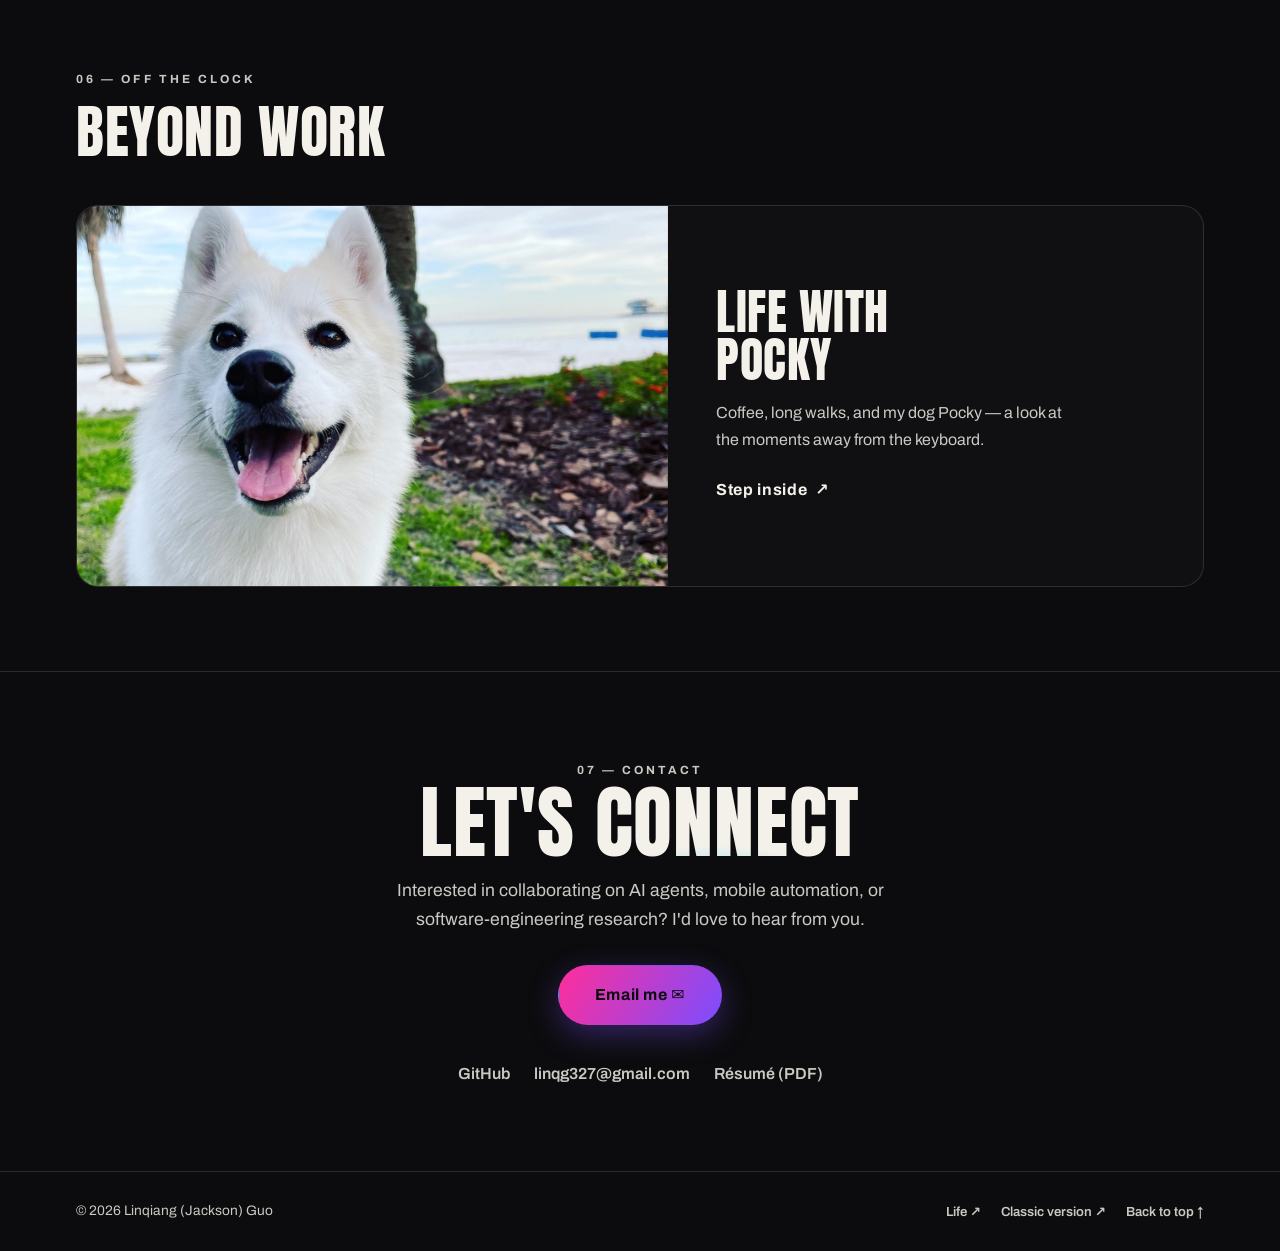
==== commit abc2acba: "Improve contrast of muted/small text for readability Raise the --paper-soft opacity in both themes (" ====
--- a/index.html
+++ b/index.html
@@ -9,7 +9,7 @@
   <link rel="preconnect" href="https://fonts.gstatic.com" crossorigin />
   <link href="https://fonts.googleapis.com/css2?family=Anton&family=Archivo:ital,wght@0,400..800;1,400..800&family=Fraunces:opsz,wght@9..144,400..700&display=swap" rel="stylesheet" />
   <link rel="icon" href="assets/img/favicon-lg.svg?v=7" type="image/svg+xml" />
-  <link rel="stylesheet" href="assets/css/editorial.css?v=33" />
+  <link rel="stylesheet" href="assets/css/editorial.css?v=34" />
 </head>
 <body>
 
@@ -365,6 +365,6 @@
   <!-- custom cursor ring (shown only on fine-pointer devices) -->
   <div class="cursor-ring" id="cursorRing" aria-hidden="true"></div>
 
-  <script src="assets/js/editorial.js?v=33"></script>
+  <script src="assets/js/editorial.js?v=34"></script>
 </body>
 </html>
--- a/assets/css/editorial.css
+++ b/assets/css/editorial.css
@@ -7,7 +7,7 @@
 :root {
   --ink: #0c0c0e;          /* near-black base                  */
   --paper: #f4f1ea;        /* light text                       */
-  --paper-soft: rgba(244,241,234,0.6);
+  --paper-soft: rgba(244,241,234,0.82);
   --line: rgba(244,241,234,0.13);
   /* iridescent palette used by the cursor effects */
   --c1: #ff2e9a;  --c2: #7c4dff;  --c3: #18c7ff;  --c4: #ffd23f;
@@ -23,7 +23,7 @@
 [data-theme="light"] {
   --ink: #f4f1ea;        /* light base (used as background) */
   --paper: #18181d;      /* dark text                       */
-  --paper-soft: rgba(24,24,29,0.62);
+  --paper-soft: rgba(24,24,29,0.82);
   --line: rgba(24,24,29,0.14);
 }
 
